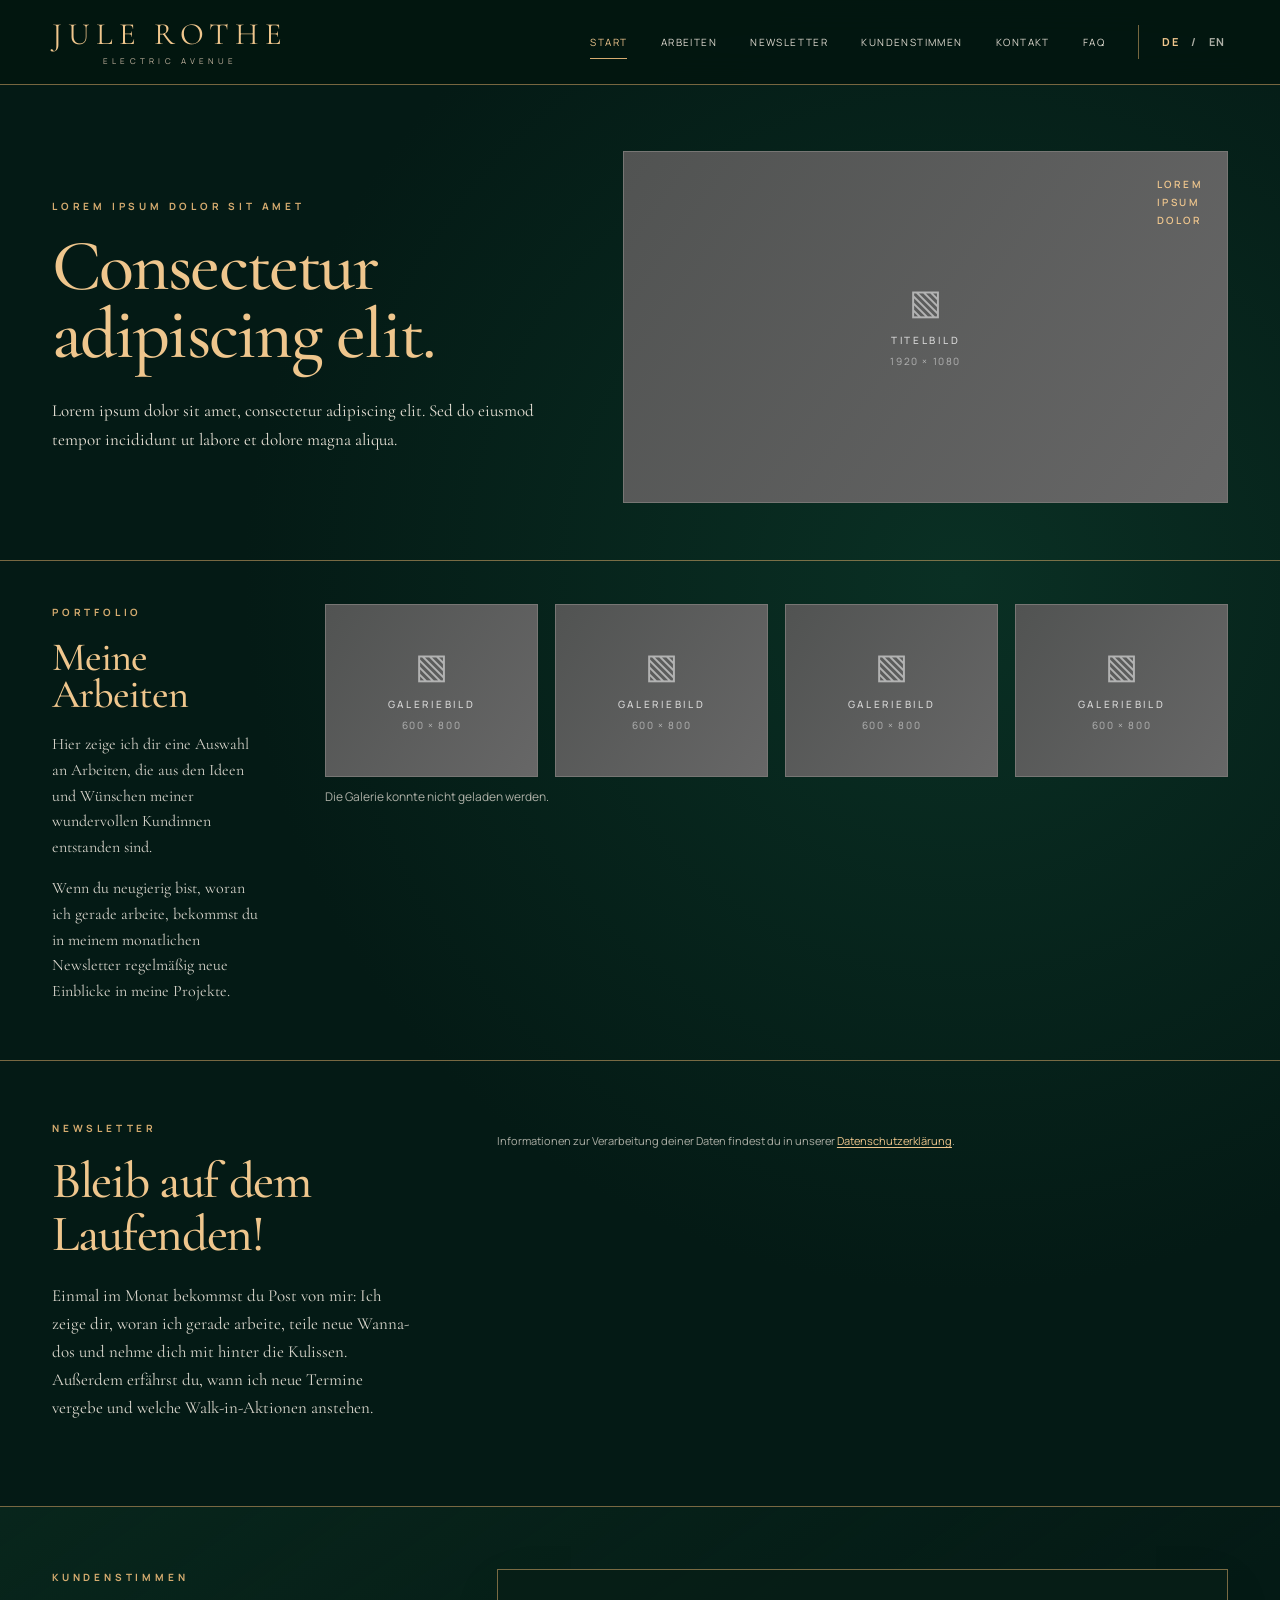
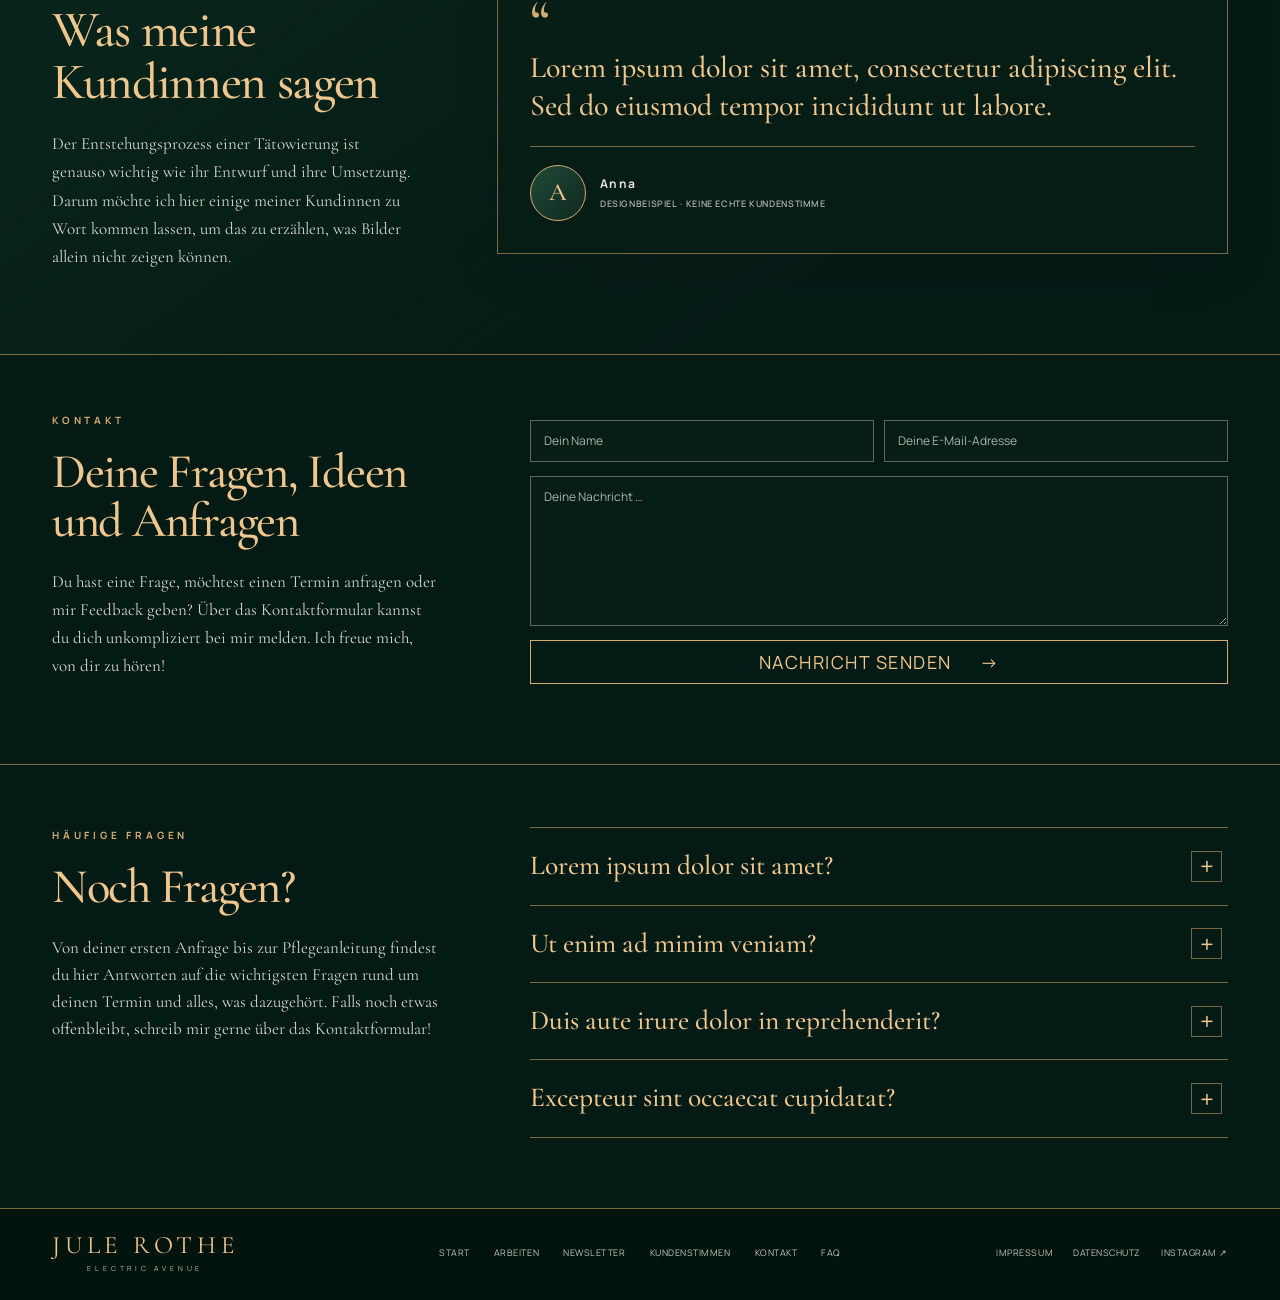
==== index.html @ b01a0bb3 "Add approved testimonial section copy (DE/EN)" ====
<!doctype html>
<html lang="de">
<head>
  <meta charset="utf-8">
  <meta name="viewport" content="width=device-width, initial-scale=1">
  <meta name="theme-color" content="#041b16">
  <meta name="description" data-i18n-content="page.description" content="Jule Rothe – Electric Avenue. Arbeiten, Newsletter und Kontakt.">
  <title>Jule Rothe — Electric Avenue</title>
  <link rel="icon" type="image/svg+xml" href="./favicon.svg">
  <link rel="preconnect" href="https://fonts.googleapis.com">
  <link rel="preconnect" href="https://fonts.gstatic.com" crossorigin>
  <link href="https://fonts.googleapis.com/css2?family=Cormorant+Garamond:wght@400;500;600&family=Manrope:wght@400;500;600;700&display=swap" rel="stylesheet">
  <link rel="stylesheet" href="./styles.css">
  <script src="./site-config.js" defer></script>
  <script type="module" src="./main.js"></script>
</head>
<body data-page-title="page.title">
  <a class="skip-link" href="#main" data-i18n="skip">Zum Inhalt springen</a>
  <header class="site-header" id="start">
    <div class="container header-content">
      <a class="brand" href="#start" data-i18n-aria-label="brand.home" aria-label="Jule Rothe – Startseite">
        <span class="brand-name">Jule Rothe</span><span class="brand-subtitle">ELECTRIC AVENUE</span>
      </a>
      <button class="menu-toggle" type="button" aria-controls="main-navigation" aria-expanded="false" data-i18n-aria-label="menu.open" aria-label="Menü öffnen">
        <span></span><span></span><span></span>
      </button>
      <nav class="site-nav" id="main-navigation" data-i18n-aria-label="navigation.label" aria-label="Hauptnavigation">
        <a class="nav-link is-active" href="#start" data-i18n="navigation.start">Start</a>
        <a class="nav-link" href="#arbeiten" data-i18n="navigation.works">Arbeiten</a>
        <a class="nav-link" href="#newsletter" data-i18n="navigation.newsletter">Newsletter</a>
        <a class="nav-link" href="#testimonials" data-i18n="navigation.testimonials">Kundenstimmen</a>
        <a class="nav-link" href="#kontakt" data-i18n="navigation.contact">Kontakt</a>
        <a class="nav-link" href="#faq" data-i18n="navigation.faq">FAQ</a>
        <div class="language-switch" role="group" data-i18n-aria-label="language.label" aria-label="Sprache wählen">
          <a href="?lang=de" data-lang-switch="de" lang="de" hreflang="de" data-i18n-aria-label="language.de" aria-label="Deutsch" aria-current="true">DE</a>
          <span aria-hidden="true">/</span>
          <a href="?lang=en" data-lang-switch="en" lang="en" hreflang="en" data-i18n-aria-label="language.en" aria-label="Englisch">EN</a>
        </div>
      </nav>
    </div>
  </header>

  <main id="main">
    <section class="hero section-line" aria-labelledby="hero-title">
      <div class="container hero-grid">
        <div class="hero-copy">
          <p class="eyebrow" data-i18n="hero.kicker">Lorem ipsum dolor sit amet</p>
          <h1 id="hero-title" class="localized-lines" data-i18n="hero.title">Consectetur
adipiscing elit.</h1>
          <p class="hero-description" data-i18n="hero.description">Lorem ipsum dolor sit amet, consectetur adipiscing elit. Sed do eiusmod tempor incididunt ut labore et dolore magna aliqua.</p>
        </div>
        <div class="hero-media media-placeholder" data-i18n-aria-label="hero.placeholder.aria" aria-label="Platzhalter für das Titelbild">
          <span class="placeholder-icon" aria-hidden="true">▧</span>
          <span class="placeholder-label" data-i18n="hero.placeholder.title">Titelbild</span>
          <span class="placeholder-size">1920 × 1080</span>
          <span class="hero-media-note">Lorem<br>ipsum<br>dolor</span>
        </div>
      </div>
    </section>

    <section class="works-section section-line" id="arbeiten" aria-labelledby="works-title">
      <div class="container works-layout">
        <div class="works-intro">
          <p class="eyebrow" data-i18n="works.kicker">Portfolio</p>
          <h2 id="works-title" class="localized-lines" data-i18n="works.title">Meine Arbeiten</h2>
          <p data-i18n="works.description">Hier zeige ich dir eine Auswahl an Arbeiten, die aus den Ideen und Wünschen meiner wundervollen Kundinnen entstanden sind.</p>
          <p data-i18n="works.newsletter">Wenn du neugierig bist, woran ich gerade arbeite, bekommst du in meinem monatlichen Newsletter regelmäßig neue Einblicke in meine Projekte.</p>
          <button class="text-link" type="button" id="view-all-works" hidden>
            <span data-i18n="works.more">Alle Arbeiten ansehen</span><span aria-hidden="true">→</span>
          </button>
        </div>
        <div>
          <div class="works-grid" id="works-grid" aria-live="polite">
            <div class="work-placeholder media-placeholder"><span class="placeholder-icon" aria-hidden="true">▧</span><span class="placeholder-label" data-i18n="works.placeholder">Galeriebild</span><span class="placeholder-size">600 × 800</span></div>
            <div class="work-placeholder media-placeholder"><span class="placeholder-icon" aria-hidden="true">▧</span><span class="placeholder-label" data-i18n="works.placeholder">Galeriebild</span><span class="placeholder-size">600 × 800</span></div>
            <div class="work-placeholder media-placeholder"><span class="placeholder-icon" aria-hidden="true">▧</span><span class="placeholder-label" data-i18n="works.placeholder">Galeriebild</span><span class="placeholder-size">600 × 800</span></div>
            <div class="work-placeholder media-placeholder"><span class="placeholder-icon" aria-hidden="true">▧</span><span class="placeholder-label" data-i18n="works.placeholder">Galeriebild</span><span class="placeholder-size">600 × 800</span></div>
          </div>
          <p class="works-message" id="works-message" role="status"></p>
        </div>
      </div>
    </section>

    <section class="newsletter-section section-line" id="newsletter" aria-labelledby="newsletter-title">
      <div class="container newsletter-layout">
        <div class="newsletter-intro">
          <p class="eyebrow" data-i18n="newsletter.kicker">Newsletter</p>
          <h2 id="newsletter-title" data-i18n="newsletter.title">Bleib auf dem Laufenden!</h2>
          <p data-i18n="newsletter.description">Einmal im Monat bekommst du Post von mir: Ich zeige dir, woran ich gerade arbeite, teile neue Wanna-dos und nehme dich mit hinter die Kulissen. Außerdem erfährst du, wann ich neue Termine vergebe und welche Walk-in-Aktionen anstehen.</p>
        </div>
        <div class="newsletter-form-wrap">
          <div class="newsletter-embed" data-i18n-aria-label="newsletter.aria" aria-label="Newsletter-Anmeldung über EmailOctopus">
            <script async src="https://eocampaign1.com/form/7ca9f130-cfae-11f1-86da-f5e17363f70f.js" data-form="7ca9f130-cfae-11f1-86da-f5e17363f70f"></script>
            <noscript><p>Bitte aktiviere JavaScript, um dich zum Newsletter anzumelden.</p></noscript>
          </div>
          <p class="newsletter-privacy-note"><span data-i18n="newsletter.privacy">Informationen zur Verarbeitung deiner Daten findest du in unserer</span> <a href="./datenschutz.html" data-localized-link data-i18n="newsletter.privacyLink">Datenschutzerklärung</a>.</p>
        </div>
      </div>
    </section>

    <section class="testimonials-section section-line" id="testimonials" aria-labelledby="testimonials-title" hidden>
      <div class="container testimonials-layout">
        <div class="testimonials-intro">
          <p class="eyebrow" data-i18n="testimonials.kicker">Kundenstimmen</p>
          <h2 id="testimonials-title" data-i18n="testimonials.title">Was meine Kundinnen sagen</h2>
          <p data-i18n="testimonials.description">Der Entstehungsprozess einer Tätowierung ist genauso wichtig wie ihr Entwurf und ihre Umsetzung. Darum möchte ich hier einige meiner Kundinnen zu Wort kommen lassen, um das zu erzählen, was Bilder allein nicht zeigen können.</p>
        </div>
        <div class="testimonials-content">
          <div id="testimonials-grid" class="testimonials-grid" aria-busy="true"></div>
        </div>
      </div>
    </section>

    <section class="contact-section section-line" id="kontakt" aria-labelledby="contact-title">
      <div class="container contact-layout">
        <div class="contact-intro">
          <p class="eyebrow" data-i18n="contact.kicker">Kontakt</p>
          <h2 id="contact-title" data-i18n="contact.title">Deine Fragen, Ideen und Anfragen</h2>
          <p data-i18n="contact.description">Du hast eine Frage, möchtest einen Termin anfragen oder mir Feedback geben? Über das Kontaktformular kannst du dich unkompliziert bei mir melden. Ich freue mich, von dir zu hören!</p>
        </div>
        <div class="contact-form-wrap">
          <form id="contact-form" class="contact-form">
            <div class="form-row">
              <div><label class="visually-hidden" for="contact-name" data-i18n="contact.name">Dein Name</label><input id="contact-name" name="name" type="text" autocomplete="name" data-i18n-placeholder="contact.name" placeholder="Dein Name" required></div>
              <div><label class="visually-hidden" for="contact-email" data-i18n="contact.email">Deine E-Mail-Adresse</label><input id="contact-email" name="email" type="email" autocomplete="email" data-i18n-placeholder="contact.email" placeholder="Deine E-Mail-Adresse" required></div>
            </div>
            <label class="visually-hidden" for="contact-message" data-i18n="contact.message">Deine Nachricht …</label>
            <textarea id="contact-message" name="message" data-i18n-placeholder="contact.message" placeholder="Deine Nachricht …" rows="4" required></textarea>
            <div class="visually-hidden" aria-hidden="true"><label for="contact-company" data-i18n="contact.honeypot">Dieses Feld leer lassen</label><input id="contact-company" name="_gotcha" type="text" tabindex="-1" autocomplete="off"></div>
            <button class="button button-outline" type="submit"><span data-i18n="contact.send">Nachricht senden</span><span aria-hidden="true">→</span></button>
            <p class="form-status" id="contact-status" role="status" aria-live="polite"></p>
          </form>
        </div>
      </div>
    </section>

    <section class="faq-section section-line" id="faq" aria-labelledby="faq-title">
      <div class="container faq-layout">
        <div class="faq-intro">
          <p class="eyebrow" data-i18n="faq.kicker">Häufige Fragen</p>
          <h2 id="faq-title" data-i18n="faq.title">Noch Fragen?</h2>
          <p data-i18n="faq.description">Von deiner ersten Anfrage bis zur Pflegeanleitung findest du hier Antworten auf die wichtigsten Fragen rund um deinen Termin und alles, was dazugehört. Falls noch etwas offenbleibt, schreib mir gerne über das Kontaktformular!</p>
        </div>
        <div class="faq-content">
          <div id="faq-list" class="faq-list" aria-busy="true"></div>
          <p id="faq-status" class="faq-status" role="status" aria-live="polite" data-i18n="faq.loading">Fragen werden geladen …</p>
        </div>
      </div>
    </section>
  </main>

  <footer class="site-footer">
    <div class="container footer-grid">
      <a class="brand" href="#start"><span class="brand-name">Jule Rothe</span><span class="brand-subtitle">ELECTRIC AVENUE</span></a>
      <nav class="footer-nav" data-i18n-aria-label="footer.aria" aria-label="Footernavigation">
        <a href="#start" data-i18n="navigation.start">Start</a>
        <a href="#arbeiten" data-i18n="navigation.works">Arbeiten</a>
        <a href="#newsletter" data-i18n="navigation.newsletter">Newsletter</a>
        <a href="#testimonials" data-i18n="navigation.testimonials">Kundenstimmen</a>
        <a href="#kontakt" data-i18n="navigation.contact">Kontakt</a>
        <a href="#faq" data-i18n="navigation.faq">FAQ</a>
      </nav>
      <div class="footer-end">
        <a href="./impressum.html" data-localized-link data-i18n="footer.imprint">Impressum</a>
        <a href="./datenschutz.html" data-localized-link data-i18n="footer.privacy">Datenschutz</a>
        <a href="https://www.instagram.com/julerothe/" target="_blank" rel="noopener noreferrer" data-i18n-aria-label="footer.instagram" aria-label="Instagram von Jule Rothe (neuer Tab)"><span data-i18n="footer.instagramVisible">Instagram</span> ↗</a>
      </div>
    </div>
  </footer>

  <dialog class="lightbox" id="work-lightbox" data-i18n-aria-label="lightbox.aria" aria-label="Tattoo-Arbeit ansehen">
    <button type="button" class="lightbox-close" id="lightbox-close" data-i18n-aria-label="lightbox.close" aria-label="Ansicht schließen">×</button>
    <img id="lightbox-image" alt="">
    <p id="lightbox-caption"></p>
  </dialog>
</body>
</html>
---- styles.css ----
:root{
  --bg:#041a15;--bg-2:#03140f;--bg-light:#08261d;--gold:#d6ac70;--gold-light:#efc68d;--text:#e8e2d7;--muted:#adafa6;--rule:rgba(211,166,102,.56);--field:#071e17;
  --container:1360px;--serif:"Cormorant Garamond",Georgia,serif;--sans:Manrope,Arial,sans-serif;
}
*{box-sizing:border-box}html{scroll-behavior:smooth;scroll-padding-top:86px}
body{margin:0;background:radial-gradient(ellipse 80% 35% at 75% 20%,#0a3024 0%,transparent 70%),var(--bg);color:var(--text);font-family:var(--sans);font-size:14px;line-height:1.7;-webkit-font-smoothing:antialiased}
a{color:inherit;text-decoration:none}button,input,textarea{font:inherit}button{cursor:pointer}
img{max-width:100%;display:block}p,h1,h2{margin-top:0}
h1,h2{font-family:var(--serif);font-weight:500;letter-spacing:-.026em;color:var(--gold-light);line-height:.94}
h1{font-size:clamp(4rem,5.65vw,6.9rem);margin-bottom:28px}
h2{font-size:clamp(2.4rem,3.15vw,4.5rem);margin-bottom:22px}
.container{width:min(calc(100% - 104px),var(--container));margin-inline:auto}
.section-line{border-bottom:1px solid var(--rule)}
.eyebrow{font-size:10px;line-height:1.6;letter-spacing:.38em;text-transform:uppercase;color:var(--gold);font-weight:700;margin-bottom:19px}
.site-header{height:85px;position:sticky;top:0;z-index:20;background:rgba(3,22,16,.96);border-bottom:1px solid var(--rule);backdrop-filter:blur(16px)}
.header-content{height:100%;display:flex;align-items:center;justify-content:space-between;gap:28px}
.brand{display:inline-flex;flex-direction:column;align-items:center;flex-shrink:0;line-height:1;text-transform:uppercase;color:var(--gold-light);white-space:nowrap}
.brand-name{font-family:var(--serif);font-size:31px;line-height:1;letter-spacing:.19em}
.brand-subtitle{font-size:8px;letter-spacing:.54em;margin-top:7px;color:#c3b5a0}
.site-nav{display:flex;align-items:center;gap:clamp(18px,2.6vw,45px)}
.nav-link,.footer-nav a,.footer-end a{font-size:10px;letter-spacing:.14em;text-transform:uppercase;white-space:nowrap}
.nav-link{position:relative;padding:14px 0;color:#ddd9cf;transition:color .2s ease}
.nav-link:hover,.nav-link:focus-visible,.nav-link.is-active{color:var(--gold-light)}
.nav-link.is-active:after{content:"";position:absolute;bottom:6px;left:0;width:100%;height:1px;background:var(--gold)}
.button{display:inline-flex;align-items:center;justify-content:center;gap:28px;min-height:44px;padding:12px 26px;white-space:nowrap;border:1px solid var(--gold);font:700 10px/1.35 var(--sans);letter-spacing:.15em;text-transform:uppercase;text-align:center;transition:background .2s,color .2s,transform .2s}
.button span{font-size:18px;font-weight:400;line-height:.6}
.button:hover{transform:translateY(-2px)}.button:active{transform:none}
.button-outline{color:var(--gold-light);background:transparent}
.button-outline:hover{color:#051812;background:var(--gold-light)}
.button-solid{color:#1e2119;background:var(--gold-light)}
.button-solid:hover{background:#f5d6a7}
.menu-toggle{display:none}
.hero{padding:66px 0 57px}
.hero-grid{display:grid;grid-template-columns:minmax(0,.95fr) minmax(0,1.15fr);gap:clamp(36px,5.6vw,85px);align-items:center}
.hero-copy{max-width:620px;padding:15px 0}
.hero-description{max-width:510px;font:400 17px/1.7 var(--serif);color:var(--text);margin:0}
.media-placeholder{position:relative;display:flex;flex-direction:column;align-items:center;justify-content:center;overflow:hidden;color:#d8d8d8;background:linear-gradient(125deg,#515352,#676767);border:1px solid #777674}
.hero-media{min-height:340px;aspect-ratio:1.72}
.placeholder-icon{font:300 35px/1 var(--sans);opacity:.7}
.placeholder-label{font:500 10px/1.5 var(--sans);text-transform:uppercase;letter-spacing:.27em;margin-top:14px}
.placeholder-size{font:400 10px/1.5 var(--sans);letter-spacing:.16em;opacity:.7;margin-top:6px}
.hero-media-note{position:absolute;top:23px;right:24px;font:600 10px/1.8 var(--sans);letter-spacing:.25em;text-transform:uppercase;color:var(--gold-light)}
.works-section{padding:43px 0 40px}
.works-layout{display:grid;grid-template-columns:215px minmax(0,1fr);gap:58px}
.works-intro h2{margin-bottom:18px}
.works-intro>p:not(.eyebrow){font:400 16px/1.6 var(--serif);color:#d5d2c9}
.text-link{display:inline-flex;align-items:center;gap:22px;border:0;border-bottom:1px solid var(--gold);padding:3px 0 6px;background:none;color:var(--gold-light);font:700 10px/1.45 var(--sans);text-transform:uppercase;letter-spacing:.2em}
.text-link:hover{color:#fff;border-color:#fff}
.text-link span{font-size:17px;letter-spacing:0}
.works-grid{display:grid;grid-template-columns:repeat(4,minmax(0,1fr));gap:17px}
.work-placeholder{width:100%;aspect-ratio:1.23}
.work-card{min-width:0}
.work-open{width:100%;padding:0;border:1px solid rgba(220,192,148,.3);background:#565958;display:block;overflow:hidden}
.work-open img{width:100%;aspect-ratio:1.23;object-fit:cover;transition:transform .35s}
.work-open:hover img{transform:scale(1.04)}
.work-title{display:block;margin-top:10px;font:600 10px/1.6 var(--sans);letter-spacing:.18em;color:var(--gold-light);text-transform:uppercase}
.work-category{display:block;font:400 11px/1.4 var(--sans);color:var(--muted);margin-top:3px}
.works-message{color:var(--muted);font-size:12px;margin:10px 0 0}
.newsletter-section{padding:59px 0 67px}
.newsletter-layout{display:grid;grid-template-columns:minmax(0,.72fr) minmax(0,1.45fr);gap:clamp(36px,6.4vw,100px);align-items:start}
.newsletter-intro{min-width:0}
.newsletter-intro h2{font-size:clamp(2.8rem,4vw,4.6rem);line-height:1.02;max-width:430px}
.newsletter-intro>p:not(.eyebrow){font:400 17px/1.65 var(--serif);color:#d9d6cc;max-width:420px}
.newsletter-form-wrap{min-width:0;width:100%;max-width:560px;justify-self:start}
.contact-form{display:flex;flex-direction:column;gap:10px}
input:not([type=checkbox]),textarea{width:100%;min-width:0;padding:12px 13px;border:1px solid #586b61;border-radius:0;background:var(--field);color:var(--text);font:400 12px/1.4 var(--sans);outline-offset:3px}
input::placeholder,textarea::placeholder{color:#adb3ac}
textarea{resize:vertical;min-height:85px}
.contact-form .form-row{display:grid;grid-template-columns:1fr 1fr;gap:10px}
.contact-form>.button{align-self:stretch}

/* EmailOctopus liefert sein Inline-Formular nach dem Laden des Embed-Skripts. */
.newsletter-embed{width:100%;min-width:0;max-width:100%;font-family:var(--sans);color:var(--text)}
.newsletter-embed [data-form].inline-container,
.newsletter-embed [data-form].form-container,
.newsletter-embed .inline-container,
.newsletter-embed .eo-form-wrapper,
.newsletter-embed .form-container{width:100%!important;max-width:100%!important;min-width:0!important;box-sizing:border-box!important;background:transparent!important;box-shadow:none!important;border:0!important;padding:0!important;margin:0!important}
.newsletter-embed .emailoctopus-form{
  --text-colour:var(--text);--label-colour:var(--text);--field-colour:var(--field);--eo-form-placeholder:var(--muted)
}
.newsletter-embed .main-form{display:flex!important;flex-direction:column!important;align-items:stretch!important;gap:10px!important}
.newsletter-embed label,
.newsletter-embed .text-block,
.newsletter-embed .checkbox-label{font-family:var(--sans)!important;color:var(--text)!important;font-size:12px!important;line-height:1.65!important}
.newsletter-embed input:not([type="submit"]):not([type="checkbox"]):not([type="hidden"]),
.newsletter-embed select{
  display:block;box-sizing:border-box!important;max-width:100%!important;width:100%!important;
  padding:12px 13px!important;border:1px solid #586b61!important;border-radius:0!important;
  background:var(--field)!important;color:var(--text)!important;font:400 12px/1.5 var(--sans)!important
}
.newsletter-embed input:not([type="submit"])::placeholder{color:var(--muted)!important}
.newsletter-embed input[type="checkbox"]{accent-color:var(--gold)}
.newsletter-embed button[type="submit"],
.newsletter-embed input[type="submit"]{
  box-sizing:border-box!important;display:block!important;width:100%!important;max-width:100%!important;
  min-height:44px!important;padding:12px 18px!important;border:1px solid var(--gold)!important;
  border-radius:0!important;background:var(--gold-light)!important;color:#1e2119!important;
  font:700 10px/1.4 var(--sans)!important;letter-spacing:.13em!important;text-transform:uppercase!important;cursor:pointer
}
.newsletter-embed button[type="submit"]:hover,
.newsletter-embed input[type="submit"]:hover{background:#f5d6a7!important}
.newsletter-embed a,.newsletter-privacy-note a{color:var(--gold-light);text-decoration:underline;text-underline-offset:2px}
.newsletter-privacy-note{margin:12px 0 0!important;font:400 11px/1.65 var(--sans)!important;color:var(--muted)!important}

.form-status{margin:0!important;min-height:1px;font:500 11px/1.5 var(--sans)!important;color:var(--gold-light)}
.form-status:empty{display:none}
button:disabled{opacity:.7;cursor:wait}
.site-footer{padding:24px 0 28px;background:var(--bg-2)}
.footer-grid{display:grid;grid-template-columns:1fr auto 1fr;align-items:center;gap:28px}
.site-footer .brand{justify-self:start}.site-footer .brand-name{font-size:25px}
.site-footer .brand-subtitle{font-size:7px}
.footer-nav,.footer-end{display:flex;align-items:center;gap:24px}
.footer-end{justify-content:flex-end;gap:20px}
.footer-nav a,.footer-end a{font-size:9px;color:#c2c3bb;letter-spacing:.06em}
.footer-nav a:hover,.footer-end a:hover{color:var(--gold-light)}
.lightbox{position:fixed;max-width:min(94vw,1050px);max-height:92vh;padding:40px 20px 14px;border:1px solid var(--gold);background:var(--bg-2);color:var(--gold-light)}
.lightbox::backdrop{background:rgba(0,0,0,.89)}
.lightbox img{max-height:73vh;width:auto;max-width:100%;margin:auto;object-fit:contain}
.lightbox p{margin:10px 0 0;text-align:center;font:400 19px var(--serif)}
.lightbox-close{position:absolute;right:8px;top:0;padding:0 12px;border:0;background:transparent;color:var(--gold-light);font-size:30px}
.skip-link,.visually-hidden:not(input){position:absolute;width:1px;height:1px;overflow:hidden;clip:rect(0,0,0,0);white-space:nowrap}
.skip-link:focus{clip:auto;z-index:99;top:0;left:0;width:auto;height:auto;padding:10px;background:var(--gold-light);color:#000}
:focus-visible{outline:2px solid var(--gold-light);outline-offset:4px}
.legal-main{min-height:65vh;padding:70px 0}
.legal-main h1{font-size:clamp(3rem,5vw,5rem)}.legal-main .legal-copy{max-width:680px;font-size:16px}
.legal-copy a{text-decoration:underline}
@media(max-width:1160px){
  .container{width:min(calc(100% - 72px),var(--container))}
  .site-nav{gap:18px}.nav-link{font-size:9px}.brand-name{font-size:27px}
  .hero-grid{gap:40px}.hero-media{min-height:290px}
  .works-layout{grid-template-columns:200px 1fr;gap:30px}
  .footer-grid{grid-template-columns:1fr auto}.footer-nav{display:none}
}
@media(max-width:850px){
  .container{width:min(calc(100% - 48px),var(--container))}
  .site-header{height:76px}.header-content{gap:12px}
  .menu-toggle{
    display:block;position:relative;order:3;flex:none;
    width:40px;height:40px;padding:0;border:1px solid var(--rule);
    border-radius:0;background:transparent;appearance:none;
  }
  .menu-toggle span{
    position:absolute;left:50%;top:50%;pointer-events:none;
    width:20px;height:1px;border:0 solid var(--gold-light);
    background:var(--gold-light);transform-origin:center;
    transform:translate(-50%,-50%);
    transition:
      transform .35s cubic-bezier(.22,1,.36,1),
      opacity .22s ease,
      width .35s cubic-bezier(.22,1,.36,1),
      height .35s cubic-bezier(.22,1,.36,1),
      border-width .35s cubic-bezier(.22,1,.36,1),
      background-color .25s ease;
  }
  .menu-toggle span:first-child{transform:translate(-50%,-50%) translateY(-6px)}
  .menu-toggle span:last-child{transform:translate(-50%,-50%) translateY(6px)}
  /* Drei Linien treffen sich; die mittlere Linie öffnet sich zur goldenen Raute. */
  .menu-toggle[aria-expanded="true"] span:first-child,
  .menu-toggle[aria-expanded="true"] span:last-child{
    opacity:0;transform:translate(-50%,-50%) scaleX(.2);
  }
  .menu-toggle[aria-expanded="true"] span:nth-child(2){
    width:16px;height:16px;border-width:1px;background:transparent;
    transform:translate(-50%,-50%) rotate(45deg);
  }
  .site-nav{display:none;position:absolute;top:76px;left:0;right:0;flex-direction:column;align-items:stretch;gap:0;background:#061e17;padding:16px 24px 24px;border-bottom:1px solid var(--rule)}
  .site-nav.is-open{display:flex}.nav-link{font-size:12px;padding:13px 6px}
  .nav-link.is-active:after{width:35px;bottom:8px}
  .hero{padding:55px 0 45px}
  .hero-grid{grid-template-columns:1fr;gap:35px}
  .hero-copy{max-width:690px}.hero-media{min-height:320px;aspect-ratio:1.9}
  .works-layout{grid-template-columns:1fr;gap:25px}
  .works-intro{max-width:560px}.works-intro h2 br{display:none}
  .works-grid{grid-template-columns:repeat(2,minmax(0,1fr))}
  .work-placeholder,.work-open img{aspect-ratio:1.5}
  .footer-grid{grid-template-columns:1fr;gap:24px}.footer-end{justify-content:flex-start;flex-wrap:wrap}
}
@media(max-width:520px){
  .container{width:calc(100% - 36px)}
  .site-header{height:70px}.brand-name{font-size:23px}.brand-subtitle{font-size:7px}
  .site-nav{top:70px}
  .hero{padding:44px 0 35px}.hero-copy{padding:0}
  h1{font-size:clamp(3.7rem,14vw,5.2rem)}
  h2{font-size:clamp(2.8rem,10vw,3.6rem)}
  .hero-description{font-size:16px}
  .hero-media{min-height:240px;aspect-ratio:1.3}
  .works-section{padding:35px 0}.works-grid{gap:10px}
  .work-placeholder,.work-open img{aspect-ratio:.8}
  .placeholder-icon{font-size:24px}.placeholder-label,.placeholder-size{font-size:8px}
  .contact-form .form-row{grid-template-columns:1fr}
  .site-footer{padding:26px 0}.footer-end{gap:16px}
}
@media(prefers-reduced-motion:reduce){html{scroll-behavior:auto}*,*::before,*::after{transition-duration:.01ms!important;animation-duration:.01ms!important}}

/* Standard-Attribut auch bei eigenen Button-Styles respektieren. */
[hidden]{display:none!important}

/* DE / EN switch is shared between the desktop navigation and mobile menu. */
.language-switch{display:flex;align-items:center;gap:9px;white-space:nowrap;padding-left:20px;border-left:1px solid var(--rule);font:700 11px/1.4 var(--sans);letter-spacing:.1em;color:var(--muted)}
.language-switch a{color:var(--muted);padding:9px 3px;text-decoration:none}
.language-switch a:hover,.language-switch a:focus-visible,.language-switch a[aria-current="true"]{color:var(--gold-light)}
.localized-lines{white-space:pre-line}
@media(max-width:850px){
  .language-switch{border-left:0;border-top:1px solid var(--rule);padding:16px 6px 0;margin-top:10px;gap:16px;justify-content:flex-start}
  .language-switch a{font-size:12px;padding:7px 0}
}

/* FAQ: native accessible accordion, responsive dark green and gold */
.faq-section{padding:62px 0 70px}
.faq-layout{display:grid;grid-template-columns:minmax(0,.75fr) minmax(0,1.35fr);gap:clamp(36px,7vw,110px)}
.faq-intro h2{font-size:clamp(2.7rem,3.8vw,4.75rem);max-width:440px;line-height:1.02}
.faq-intro>p:not(.eyebrow){font:400 17px/1.6 var(--serif);color:#d9d6cc;max-width:400px}
.faq-content{min-width:0}
.faq-list{border-top:1px solid var(--rule)}
.faq-item{border-bottom:1px solid var(--rule);min-width:0}
.faq-question{list-style:none;display:flex;justify-content:space-between;align-items:center;gap:22px;cursor:pointer;color:var(--gold-light);font:500 clamp(22px,2.15vw,32px)/1.18 var(--serif);padding:22px 6px 22px 0}
.faq-question::-webkit-details-marker{display:none}
.faq-question::marker{content:""}
.faq-question:hover{color:#fff}
.faq-question-title{min-width:0;overflow-wrap:anywhere}
.faq-expand-icon{flex:none;display:grid;place-items:center;width:31px;height:31px;border:1px solid var(--rule);font:400 24px/1 var(--sans);color:var(--gold-light);transition:transform .2s ease}
.faq-item[open] .faq-expand-icon{transform:rotate(45deg)}
.faq-answer{padding:0 47px 23px 0;color:var(--text);overflow-wrap:anywhere}
.faq-answer p{font:400 15px/1.75 var(--sans);margin:0 0 12px}
.faq-answer p:last-child{margin-bottom:0}
.faq-category{display:block;margin-bottom:9px;color:var(--gold);font:700 10px/1.5 var(--sans);letter-spacing:.17em;text-transform:uppercase}
.faq-status{margin:16px 0;color:var(--muted);font:400 13px/1.6 var(--sans)}
.faq-status:empty{display:none}
@media(max-width:850px){.faq-section{padding:46px 0 55px}.faq-layout{grid-template-columns:1fr;gap:24px}.faq-intro h2{max-width:100%}}
@media(max-width:520px){.faq-section{padding:36px 0 43px}.faq-question{font-size:24px;padding:18px 2px 18px 0;gap:16px}.faq-answer{padding-right:7px}.faq-expand-icon{width:29px;height:29px}}
@media(prefers-reduced-motion:reduce){.faq-expand-icon{transition:none}}

/* Respect reduced-motion preferences when opening or closing the mobile menu. */
@media(prefers-reduced-motion:reduce){.menu-toggle span{transition:none!important}}

/* Testimonials immediately before the contact form. */
.testimonials-section{padding:62px 0 66px;background:linear-gradient(145deg,rgba(12,49,34,.5),transparent 70%)}
.testimonials-layout{display:grid;grid-template-columns:minmax(0,.72fr) minmax(0,1.45fr);gap:clamp(36px,6.4vw,100px);align-items:start}
.testimonials-intro h2{font-size:clamp(2.8rem,4vw,4.6rem);line-height:1.02;max-width:410px}
.testimonials-intro>p:not(.eyebrow){font:400 17px/1.65 var(--serif);color:#d9d6cc;max-width:430px}
.testimonials-content{min-width:0}
.testimonials-grid{display:grid;grid-template-columns:repeat(auto-fit,minmax(min(100%,310px),1fr));gap:17px}
.testimonial-card{min-width:0;padding:32px;display:flex;flex-direction:column;gap:20px;background:rgba(7,30,23,.82);border:1px solid var(--rule);box-shadow:0 18px 48px rgba(0,0,0,.08)}
.testimonial-card-quote-mark{color:var(--gold);font:500 58px/.65 var(--serif);height:27px}
.testimonial-quote{margin:0;flex:1;font:500 clamp(23px,2.35vw,30px)/1.28 var(--serif);color:var(--gold-light);overflow-wrap:anywhere}
.testimonial-card-footer{display:flex;align-items:center;gap:14px;padding-top:18px;border-top:1px solid var(--rule)}
.testimonial-avatar{width:56px;height:56px;flex:none;display:grid;place-items:center;overflow:hidden;border:1px solid var(--gold);border-radius:50%;background:linear-gradient(130deg,#1f4a37,#10281f);color:var(--gold-light);font:500 25px/1 var(--serif)}
.testimonial-avatar img{width:100%;height:100%;object-fit:cover;display:block}
.testimonial-card-name{margin:0;color:var(--text);font:700 12px/1.5 var(--sans);letter-spacing:.12em}
.testimonial-demo-note{font:600 9px/1.55 var(--sans);letter-spacing:.07em;color:var(--muted);text-transform:uppercase;margin-top:4px}
.contact-section{padding:57px 0 67px}
.contact-layout{display:grid;grid-template-columns:minmax(0,.75fr) minmax(0,1.35fr);gap:clamp(36px,7vw,110px);align-items:start}
.contact-intro h2{font-size:clamp(2.8rem,3.8vw,4.75rem);max-width:440px;line-height:1.02}
.contact-intro>p:not(.eyebrow){font:400 17px/1.65 var(--serif);color:#d9d6cc;max-width:420px}
.contact-form-wrap{min-width:0;padding-top:8px}
.contact-form-wrap .contact-form{gap:14px}
.contact-form-wrap .contact-form textarea{min-height:150px}
@media(max-width:850px){
  .testimonials-section{padding:43px 0 50px}
  .testimonials-layout,.contact-layout{grid-template-columns:1fr;gap:23px}
  .testimonials-intro h2,.contact-intro h2{max-width:690px}
  .contact-section{padding:43px 0 54px}
}
@media(max-width:520px){
  .testimonials-section{padding:35px 0 42px}
  .testimonial-card{padding:24px}
  .testimonial-quote{font-size:26px}
  .contact-section{padding:35px 0 43px}
}

/* Single-column newsletter layout at tablet and phone widths. */
@media(max-width:850px){
  .newsletter-section{padding:43px 0 51px}
  .newsletter-layout{grid-template-columns:1fr;gap:22px}
  .newsletter-intro h2{max-width:690px}
  .newsletter-form-wrap{max-width:610px}
}
@media(max-width:520px){.newsletter-section{padding:35px 0 43px}}
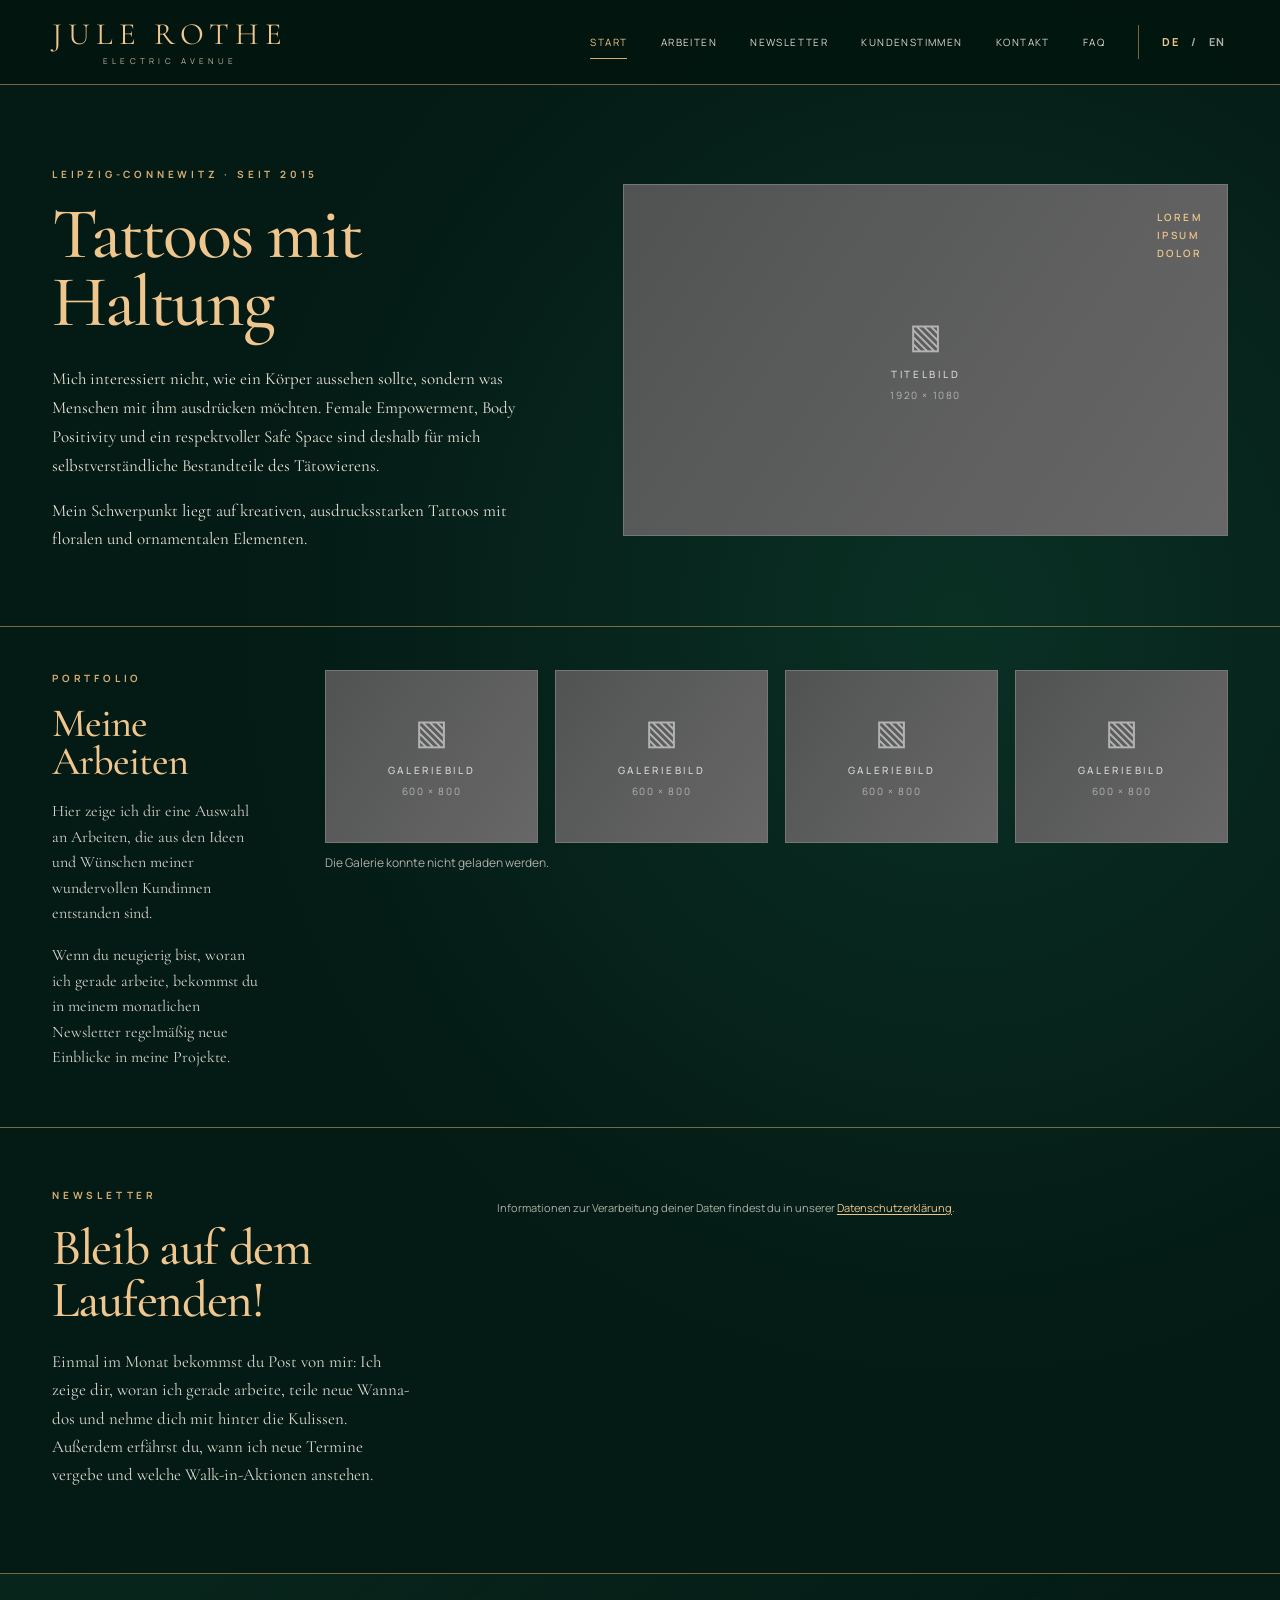
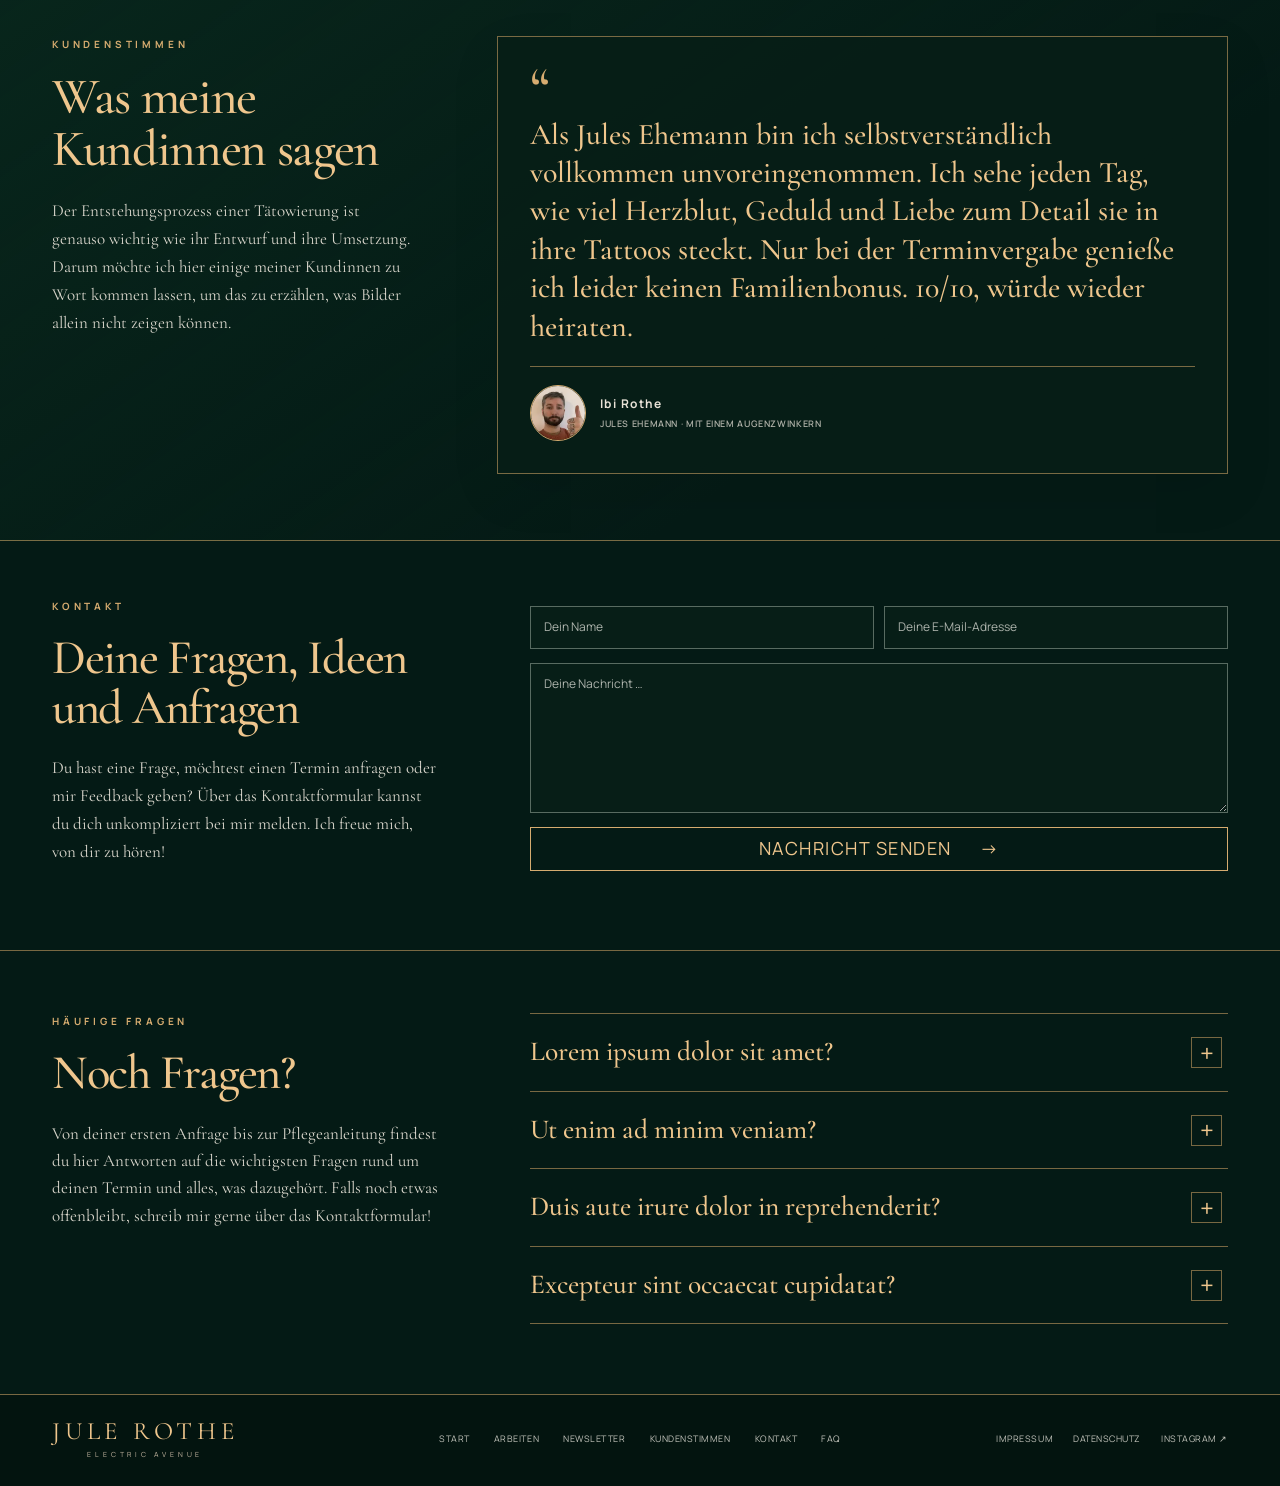
==== commit f4eeb622: "Replace hero placeholders with approved DE and EN introduction" ====
--- a/index.html
+++ b/index.html
@@ -44,10 +44,10 @@
     <section class="hero section-line" aria-labelledby="hero-title">
       <div class="container hero-grid">
         <div class="hero-copy">
-          <p class="eyebrow" data-i18n="hero.kicker">Lorem ipsum dolor sit amet</p>
-          <h1 id="hero-title" class="localized-lines" data-i18n="hero.title">Consectetur
-adipiscing elit.</h1>
-          <p class="hero-description" data-i18n="hero.description">Lorem ipsum dolor sit amet, consectetur adipiscing elit. Sed do eiusmod tempor incididunt ut labore et dolore magna aliqua.</p>
+          <p class="eyebrow" data-i18n="hero.kicker">Leipzig-Connewitz · seit 2015</p>
+          <h1 id="hero-title" class="localized-lines" data-i18n="hero.title">Tattoos mit Haltung</h1>
+          <p class="hero-description" data-i18n="hero.description">Mich interessiert nicht, wie ein Körper aussehen sollte, sondern was Menschen mit ihm ausdrücken möchten. Female Empowerment, Body Positivity und ein respektvoller Safe Space sind deshalb für mich selbstverständliche Bestandteile des Tätowierens.</p>
+          <p class="hero-description" data-i18n="hero.description2">Mein Schwerpunkt liegt auf kreativen, ausdrucksstarken Tattoos mit floralen und ornamentalen Elementen.</p>
         </div>
         <div class="hero-media media-placeholder" data-i18n-aria-label="hero.placeholder.aria" aria-label="Platzhalter für das Titelbild">
           <span class="placeholder-icon" aria-hidden="true">▧</span>
--- a/styles.css
+++ b/styles.css
@@ -34,6 +34,7 @@
 .hero-grid{display:grid;grid-template-columns:minmax(0,.95fr) minmax(0,1.15fr);gap:clamp(36px,5.6vw,85px);align-items:center}
 .hero-copy{max-width:620px;padding:15px 0}
 .hero-description{max-width:510px;font:400 17px/1.7 var(--serif);color:var(--text);margin:0}
+.hero-description+.hero-description{margin-top:16px}
 .media-placeholder{position:relative;display:flex;flex-direction:column;align-items:center;justify-content:center;overflow:hidden;color:#d8d8d8;background:linear-gradient(125deg,#515352,#676767);border:1px solid #777674}
 .hero-media{min-height:340px;aspect-ratio:1.72}
 .placeholder-icon{font:300 35px/1 var(--sans);opacity:.7}
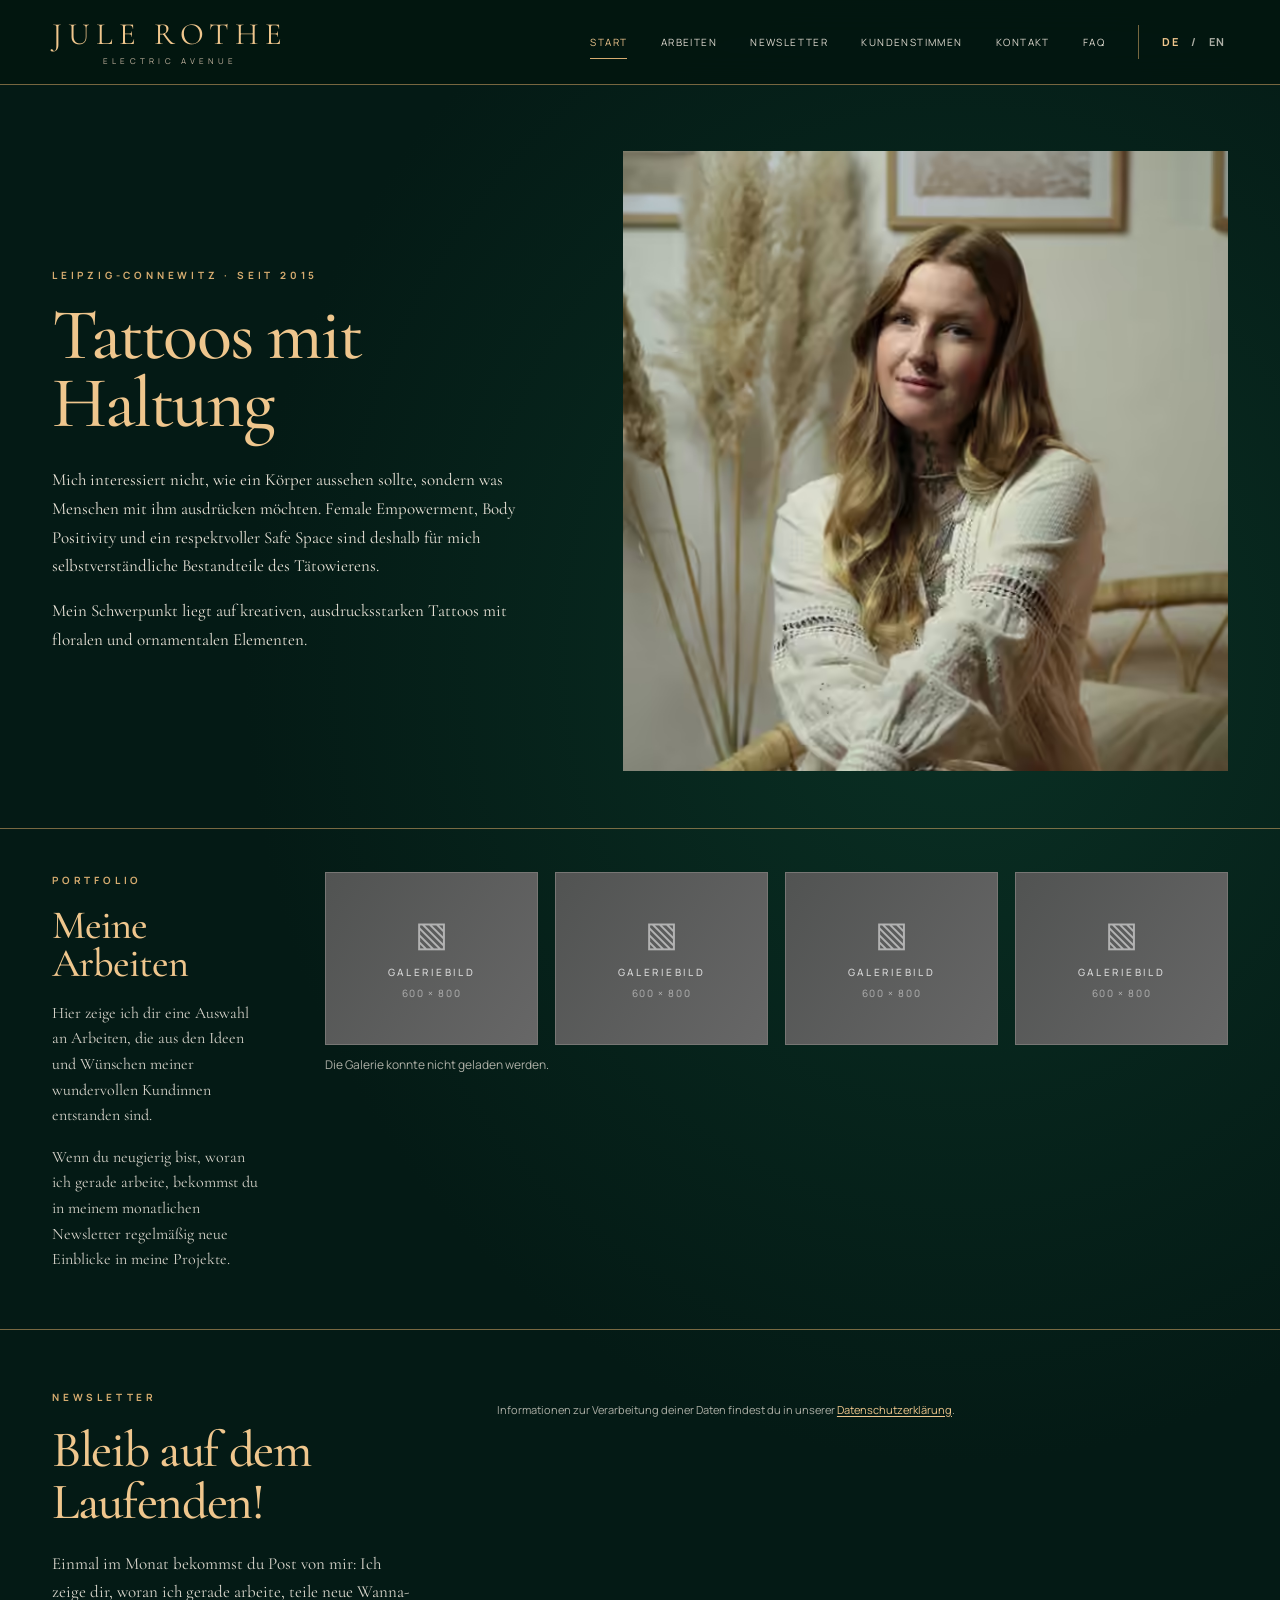
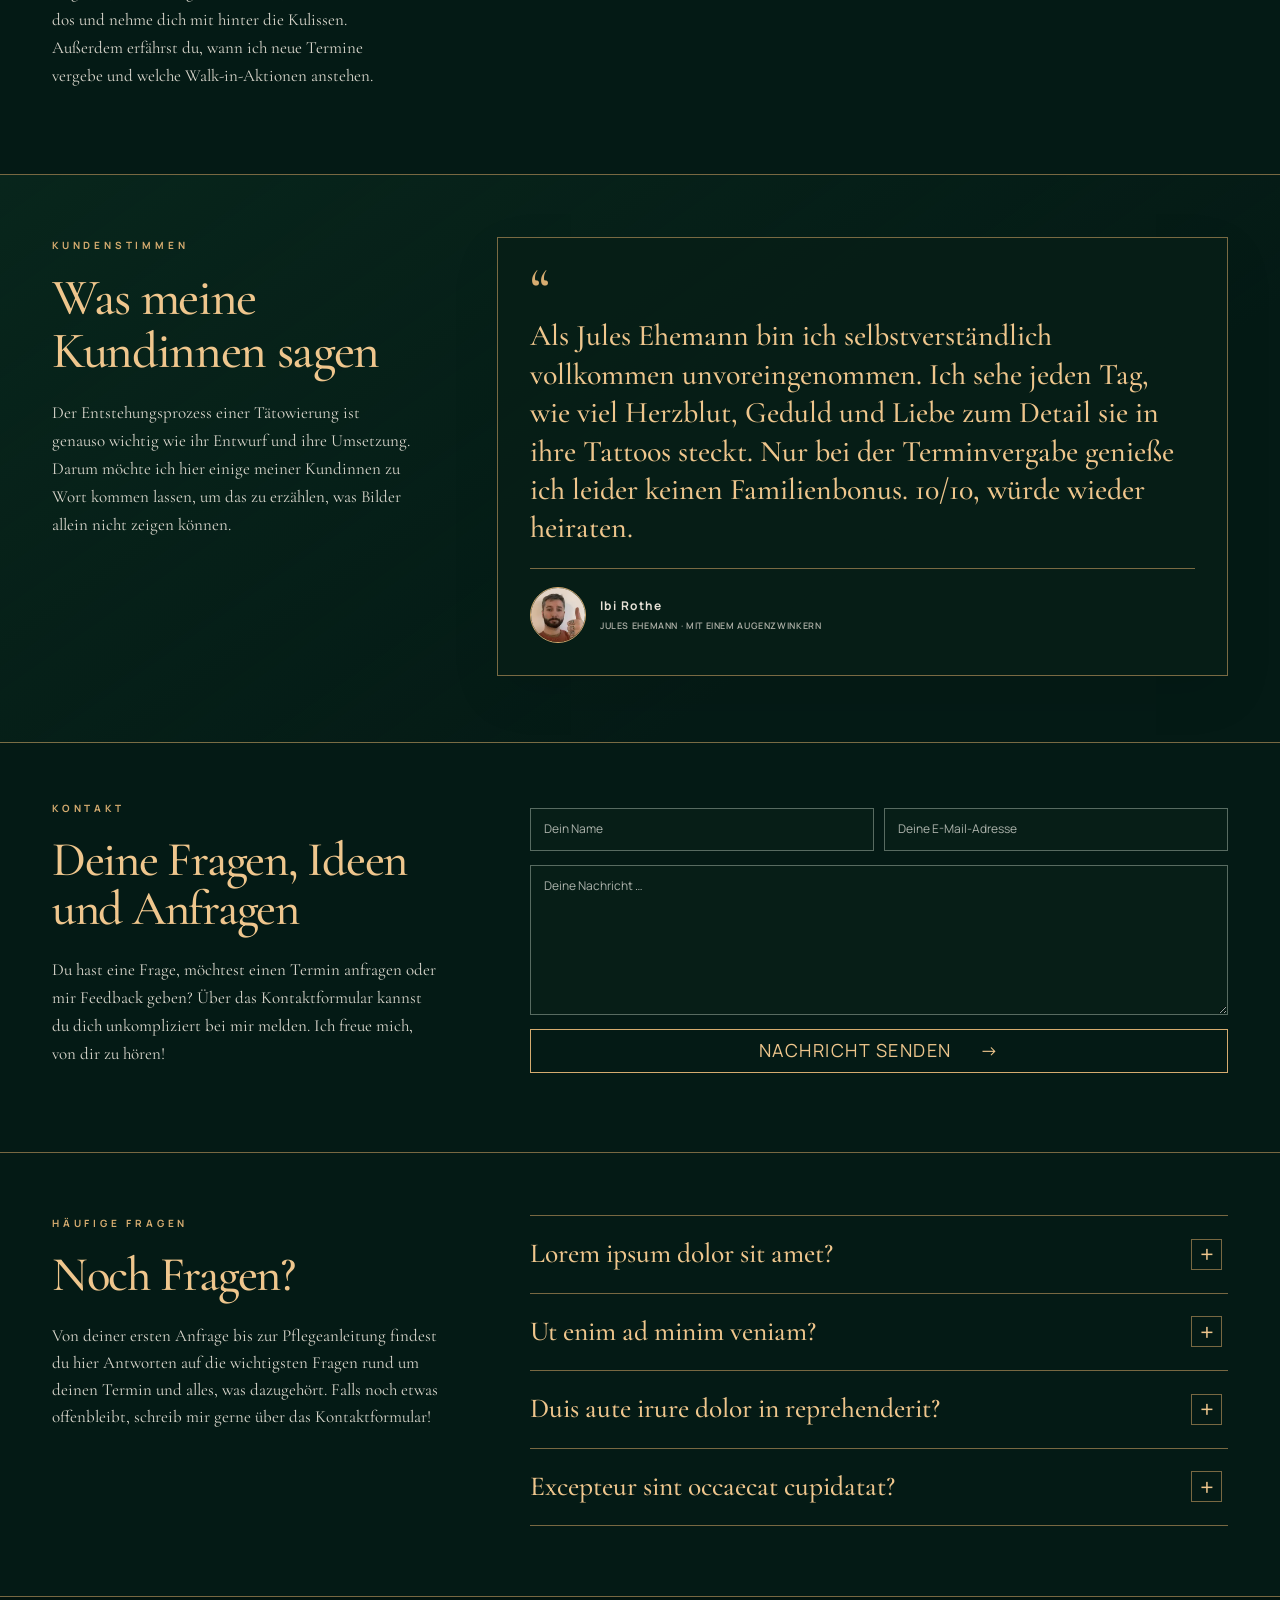
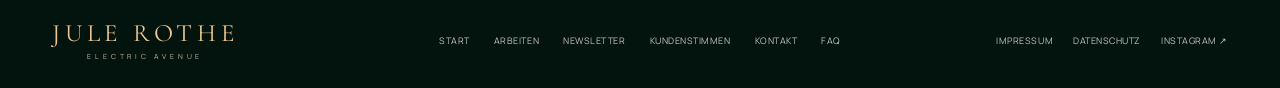
==== commit 84d05d8e: "Replace hero placeholder with Jule portrait" ====
--- a/index.html
+++ b/index.html
@@ -49,11 +49,8 @@
           <p class="hero-description" data-i18n="hero.description">Mich interessiert nicht, wie ein Körper aussehen sollte, sondern was Menschen mit ihm ausdrücken möchten. Female Empowerment, Body Positivity und ein respektvoller Safe Space sind deshalb für mich selbstverständliche Bestandteile des Tätowierens.</p>
           <p class="hero-description" data-i18n="hero.description2">Mein Schwerpunkt liegt auf kreativen, ausdrucksstarken Tattoos mit floralen und ornamentalen Elementen.</p>
         </div>
-        <div class="hero-media media-placeholder" data-i18n-aria-label="hero.placeholder.aria" aria-label="Platzhalter für das Titelbild">
-          <span class="placeholder-icon" aria-hidden="true">▧</span>
-          <span class="placeholder-label" data-i18n="hero.placeholder.title">Titelbild</span>
-          <span class="placeholder-size">1920 × 1080</span>
-          <span class="hero-media-note">Lorem<br>ipsum<br>dolor</span>
+        <div class="hero-media">
+          <img src="./assets/hero/jule-rothe.avif" alt="Jule Rothe" width="640" height="960" decoding="async" fetchpriority="high">
         </div>
       </div>
     </section>
--- a/styles.css
+++ b/styles.css
@@ -36,7 +36,8 @@
 .hero-description{max-width:510px;font:400 17px/1.7 var(--serif);color:var(--text);margin:0}
 .hero-description+.hero-description{margin-top:16px}
 .media-placeholder{position:relative;display:flex;flex-direction:column;align-items:center;justify-content:center;overflow:hidden;color:#d8d8d8;background:linear-gradient(125deg,#515352,#676767);border:1px solid #777674}
-.hero-media{min-height:340px;aspect-ratio:1.72}
+.hero-media{width:100%;min-height:0;max-height:620px;aspect-ratio:3/4;overflow:hidden}
+.hero-media img{display:block;width:100%;height:100%;object-fit:cover;object-position:center 25%}
 .placeholder-icon{font:300 35px/1 var(--sans);opacity:.7}
 .placeholder-label{font:500 10px/1.5 var(--sans);text-transform:uppercase;letter-spacing:.27em;margin-top:14px}
 .placeholder-size{font:400 10px/1.5 var(--sans);letter-spacing:.16em;opacity:.7;margin-top:6px}
@@ -170,7 +171,7 @@
   .nav-link.is-active:after{width:35px;bottom:8px}
   .hero{padding:55px 0 45px}
   .hero-grid{grid-template-columns:1fr;gap:35px}
-  .hero-copy{max-width:690px}.hero-media{min-height:320px;aspect-ratio:1.9}
+  .hero-copy{max-width:690px}.hero-media{min-height:0;max-height:580px;aspect-ratio:3/4}
   .works-layout{grid-template-columns:1fr;gap:25px}
   .works-intro{max-width:560px}.works-intro h2 br{display:none}
   .works-grid{grid-template-columns:repeat(2,minmax(0,1fr))}
@@ -185,7 +186,7 @@
   h1{font-size:clamp(3.7rem,14vw,5.2rem)}
   h2{font-size:clamp(2.8rem,10vw,3.6rem)}
   .hero-description{font-size:16px}
-  .hero-media{min-height:240px;aspect-ratio:1.3}
+  .hero-media{min-height:0;max-height:none;aspect-ratio:3/4}
   .works-section{padding:35px 0}.works-grid{gap:10px}
   .work-placeholder,.work-open img{aspect-ratio:.8}
   .placeholder-icon{font-size:24px}.placeholder-label,.placeholder-size{font-size:8px}
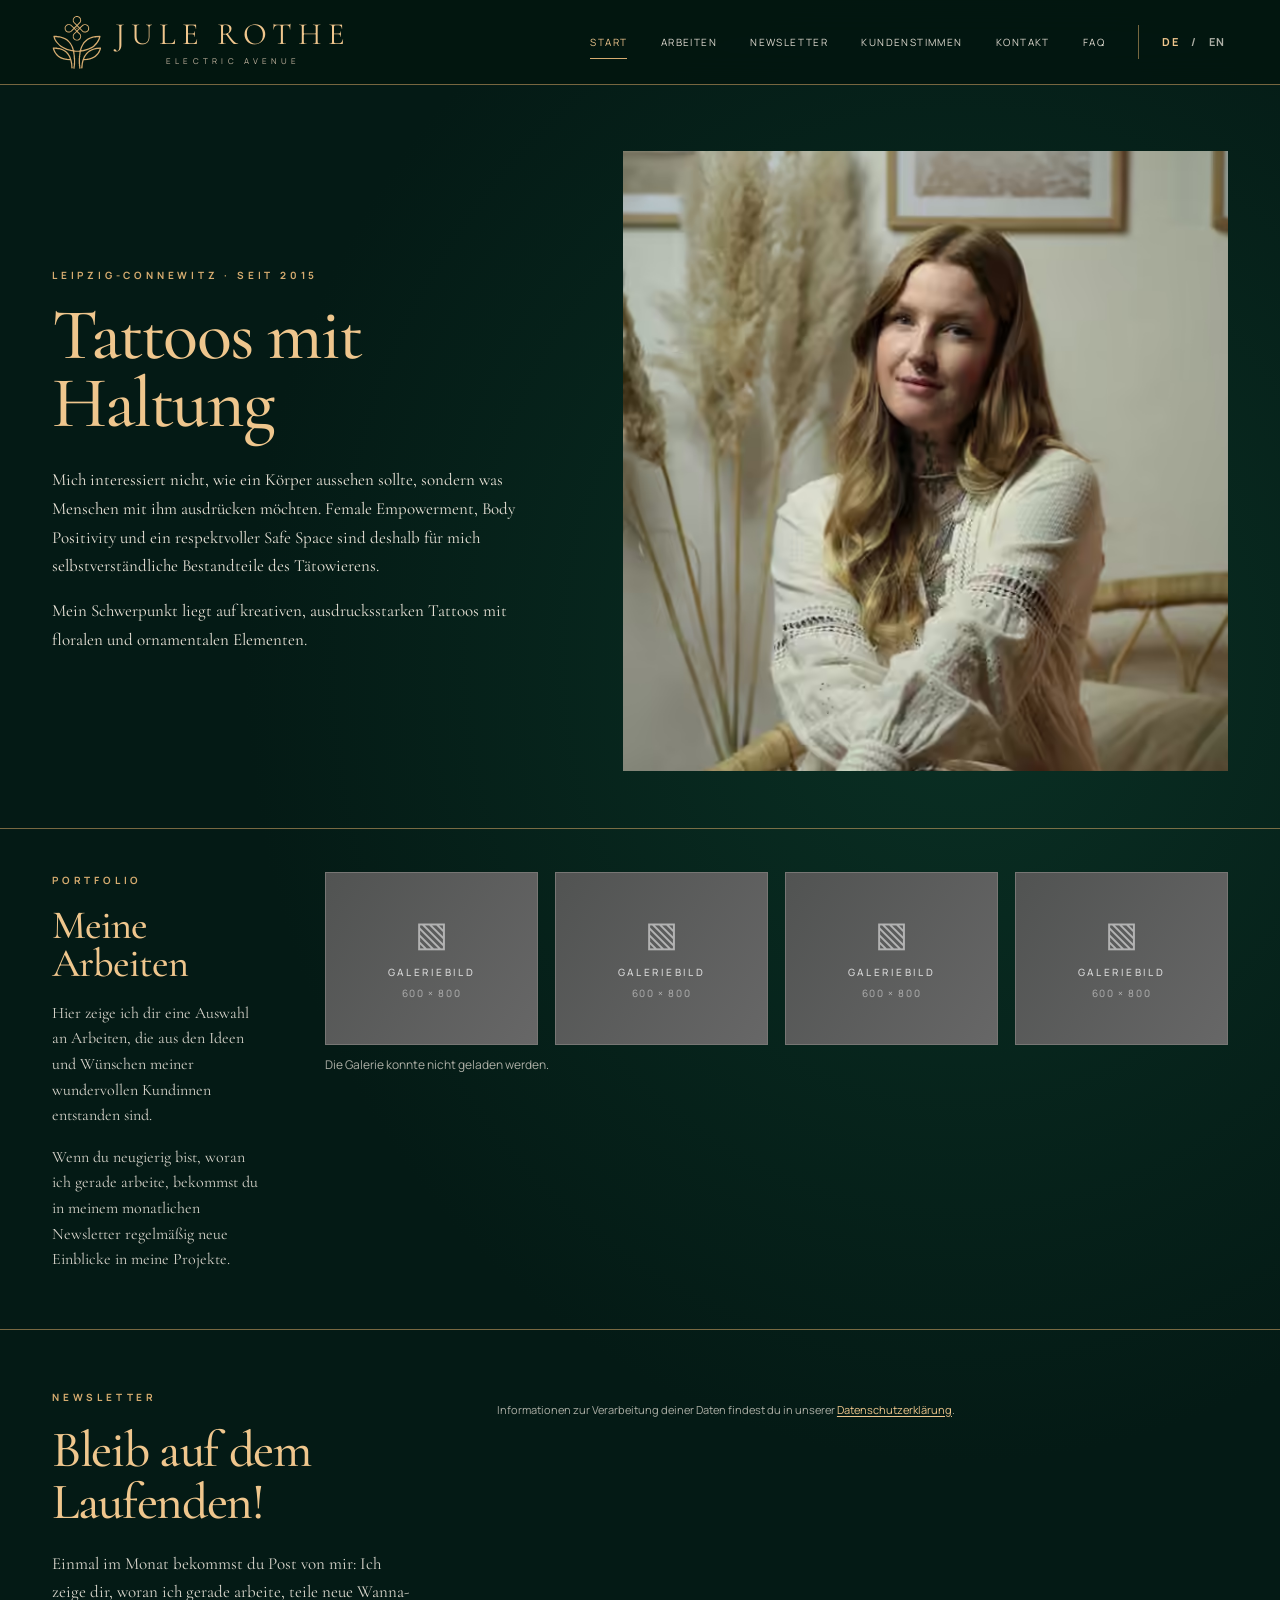
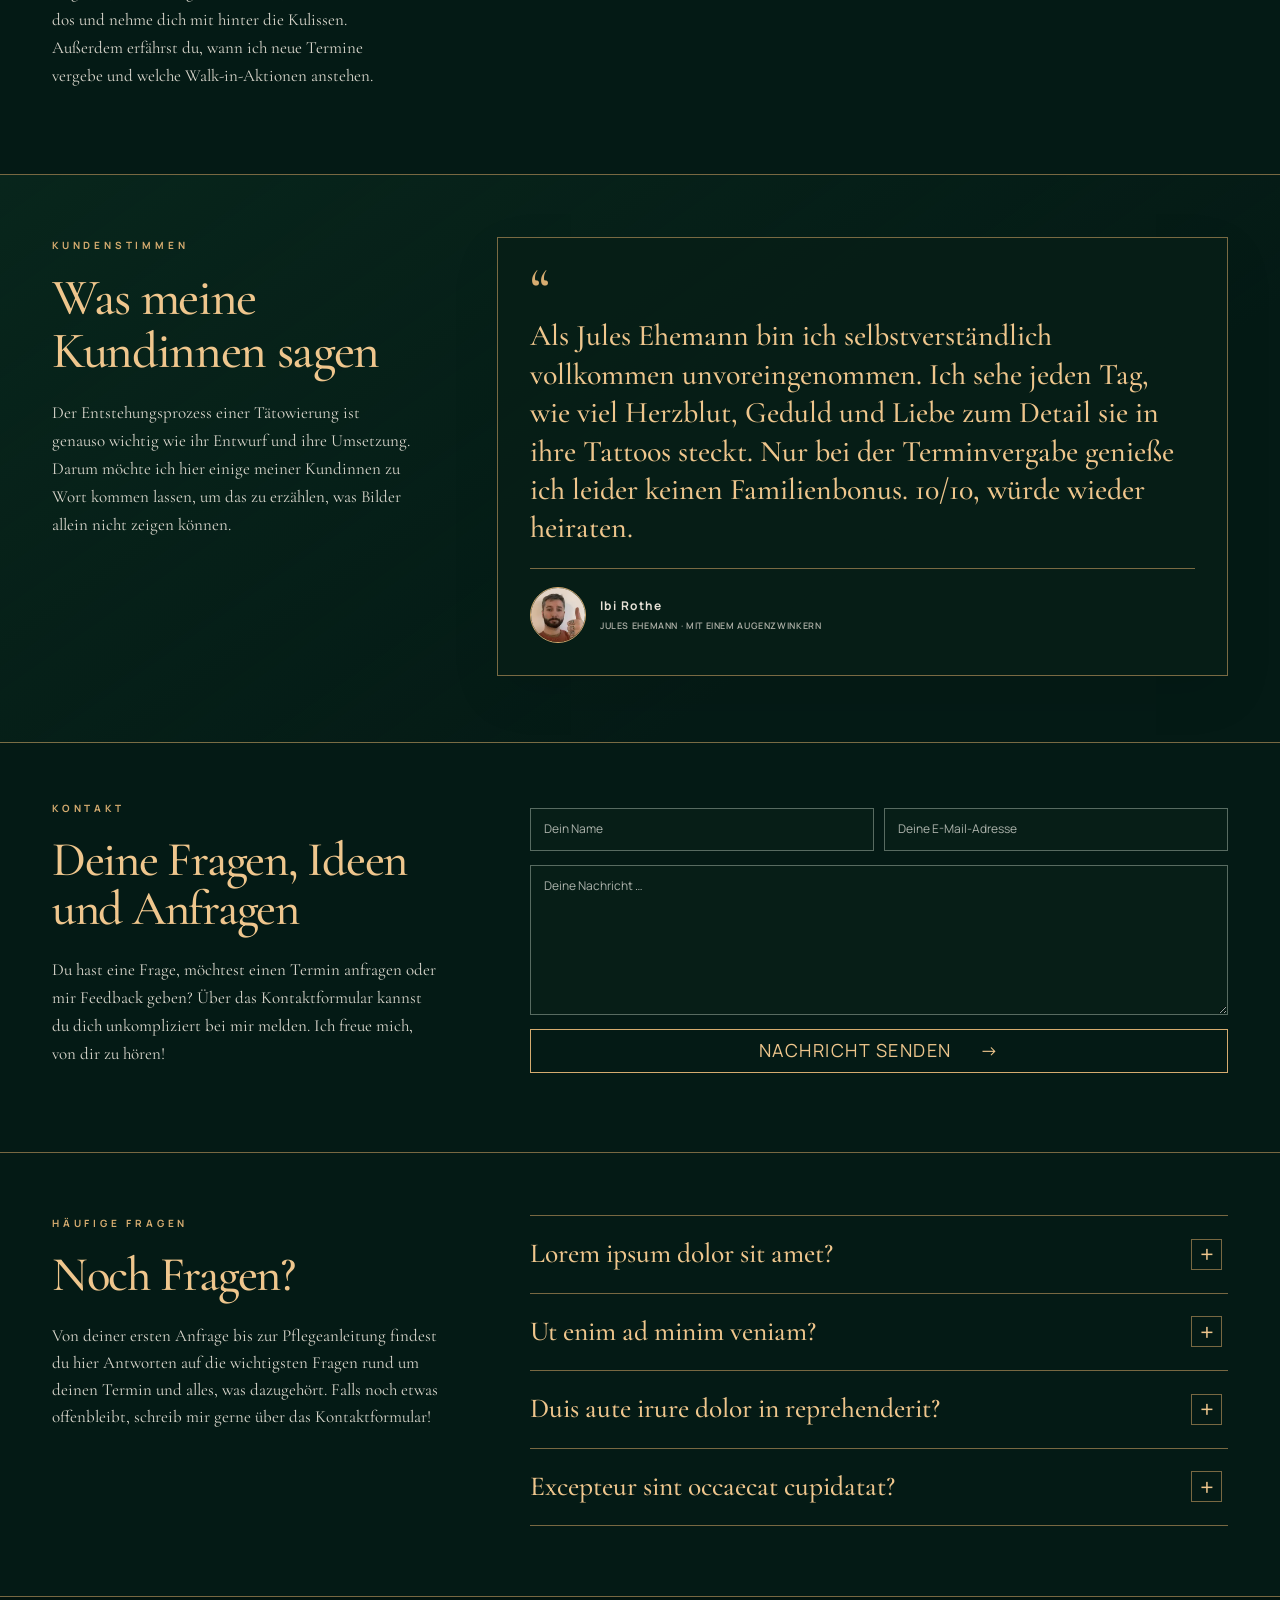
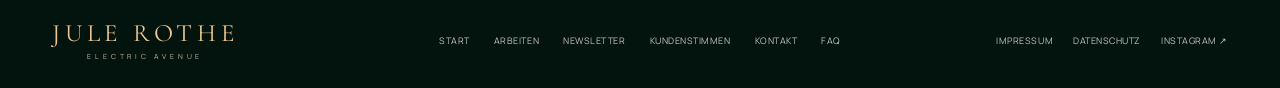
==== commit 8b2a409f: "Add Jule's floral logo in navbar using theme gold" ====
--- a/index.html
+++ b/index.html
@@ -18,8 +18,9 @@
   <a class="skip-link" href="#main" data-i18n="skip">Zum Inhalt springen</a>
   <header class="site-header" id="start">
     <div class="container header-content">
-      <a class="brand" href="#start" data-i18n-aria-label="brand.home" aria-label="Jule Rothe – Startseite">
-        <span class="brand-name">Jule Rothe</span><span class="brand-subtitle">ELECTRIC AVENUE</span>
+      <a class="brand brand-header" href="#start" data-i18n-aria-label="brand.home" aria-label="Jule Rothe – Startseite">
+        <span class="brand-mark" aria-hidden="true"></span>
+        <span class="brand-wordmark"><span class="brand-name">Jule Rothe</span><span class="brand-subtitle">ELECTRIC AVENUE</span></span>
       </a>
       <button class="menu-toggle" type="button" aria-controls="main-navigation" aria-expanded="false" data-i18n-aria-label="menu.open" aria-label="Menü öffnen">
         <span></span><span></span><span></span>
--- a/styles.css
+++ b/styles.css
@@ -17,6 +17,9 @@
 .brand{display:inline-flex;flex-direction:column;align-items:center;flex-shrink:0;line-height:1;text-transform:uppercase;color:var(--gold-light);white-space:nowrap}
 .brand-name{font-family:var(--serif);font-size:31px;line-height:1;letter-spacing:.19em}
 .brand-subtitle{font-size:8px;letter-spacing:.54em;margin-top:7px;color:#c3b5a0}
+.brand-header{flex-direction:row;align-items:center;gap:13px}
+.brand-wordmark{display:flex;flex-direction:column;align-items:center}
+.brand-mark{display:block;flex:none;width:50px;height:55px;background:var(--gold);-webkit-mask:url("./assets/brand/jule-mark.svg") center/contain no-repeat;mask:url("./assets/brand/jule-mark.svg") center/contain no-repeat}
 .site-nav{display:flex;align-items:center;gap:clamp(18px,2.6vw,45px)}
 .nav-link,.footer-nav a,.footer-end a{font-size:10px;letter-spacing:.14em;text-transform:uppercase;white-space:nowrap}
 .nav-link{position:relative;padding:14px 0;color:#ddd9cf;transition:color .2s ease}
@@ -130,6 +133,7 @@
 @media(max-width:1160px){
   .container{width:min(calc(100% - 72px),var(--container))}
   .site-nav{gap:18px}.nav-link{font-size:9px}.brand-name{font-size:27px}
+  .brand-header{gap:10px}.brand-mark{width:42px;height:47px}
   .hero-grid{gap:40px}.hero-media{min-height:290px}
   .works-layout{grid-template-columns:200px 1fr;gap:30px}
   .footer-grid{grid-template-columns:1fr auto}.footer-nav{display:none}
@@ -181,6 +185,7 @@
 @media(max-width:520px){
   .container{width:calc(100% - 36px)}
   .site-header{height:70px}.brand-name{font-size:23px}.brand-subtitle{font-size:7px}
+  .brand-header{gap:9px}.brand-mark{width:35px;height:40px}
   .site-nav{top:70px}
   .hero{padding:44px 0 35px}.hero-copy{padding:0}
   h1{font-size:clamp(3.7rem,14vw,5.2rem)}
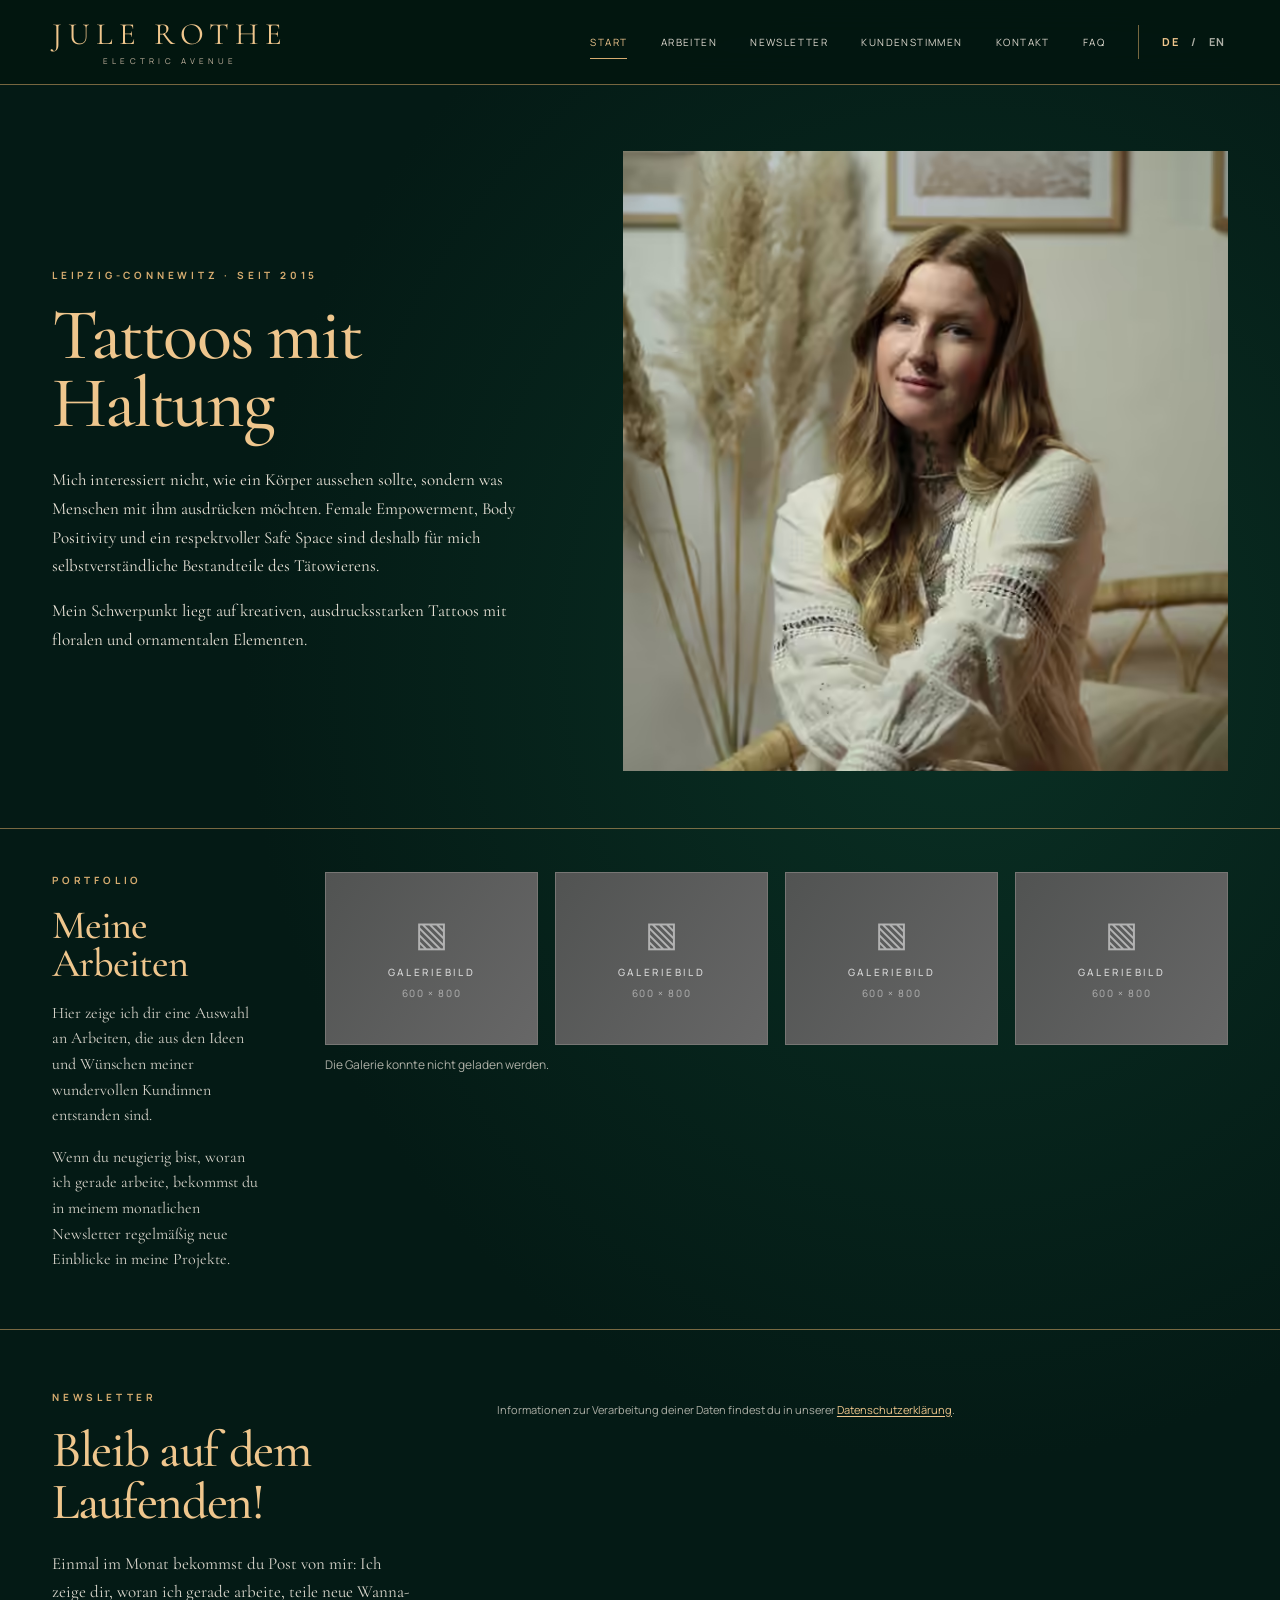
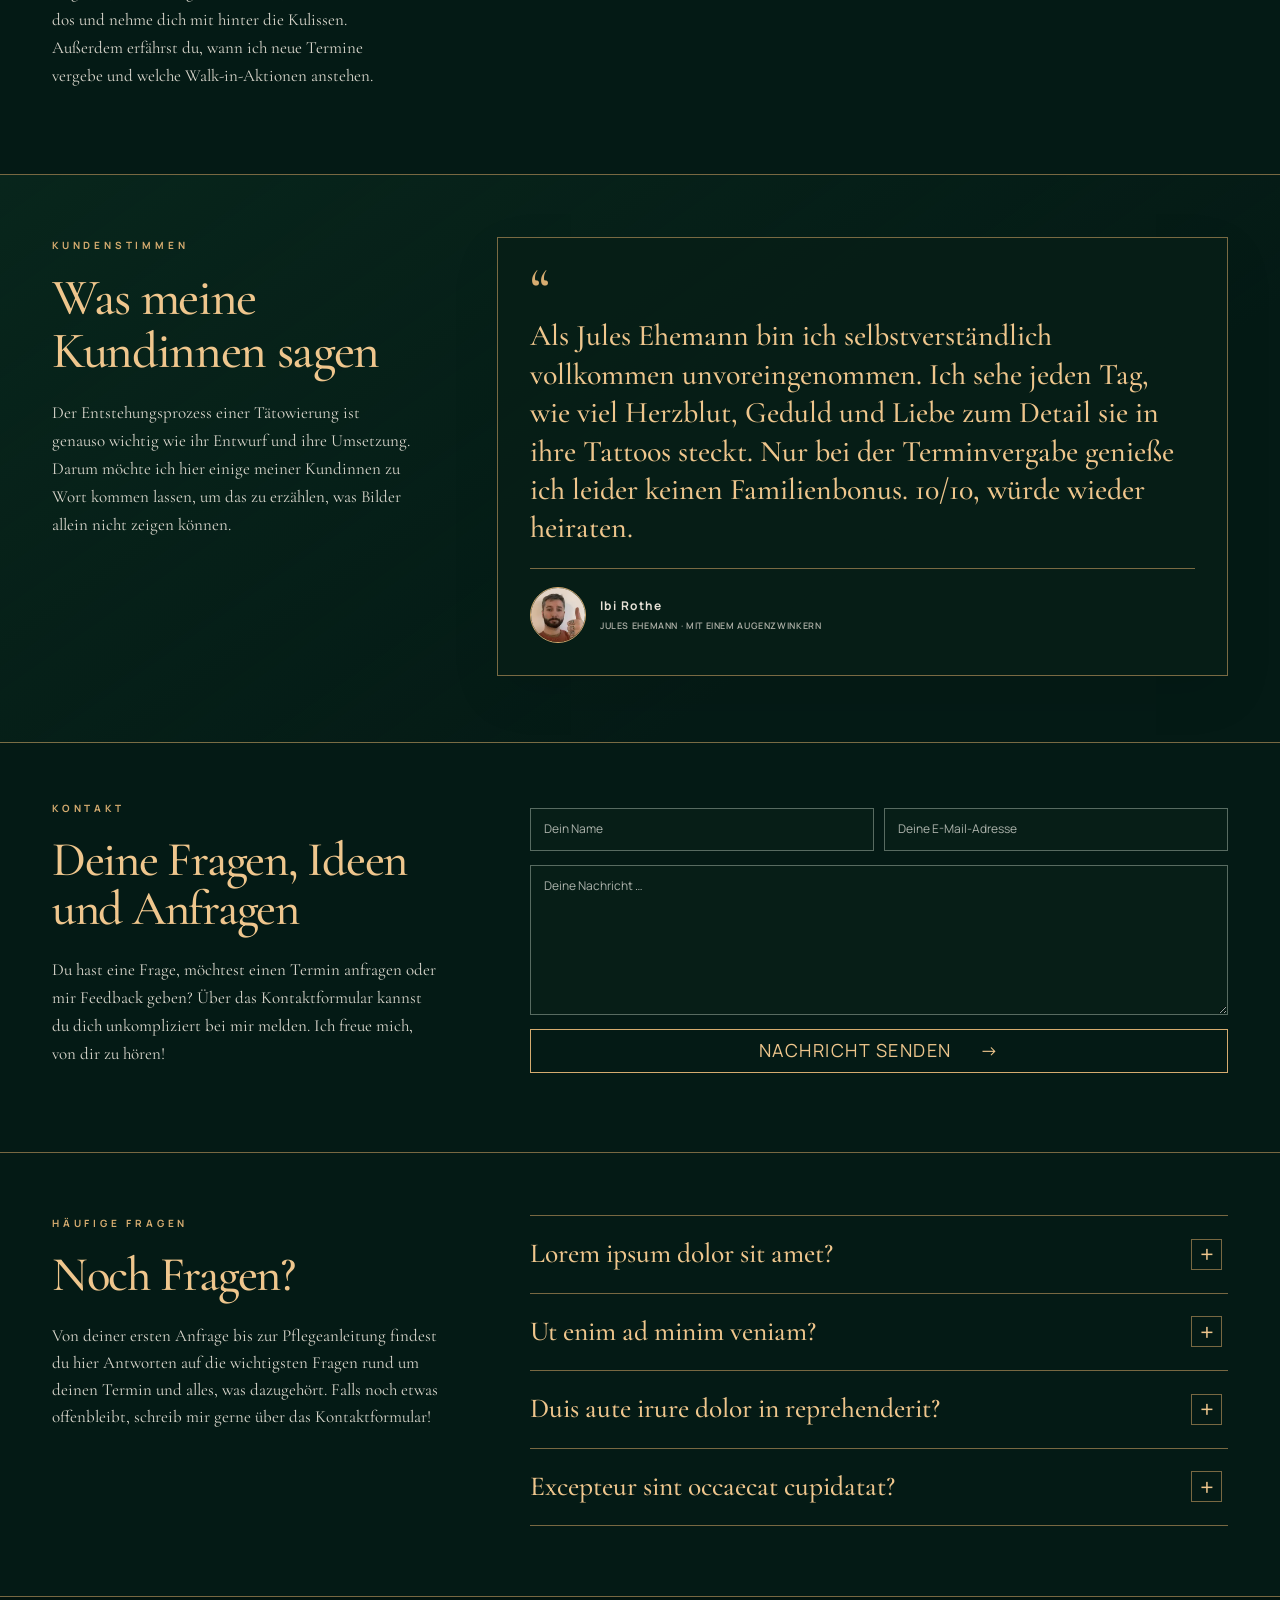
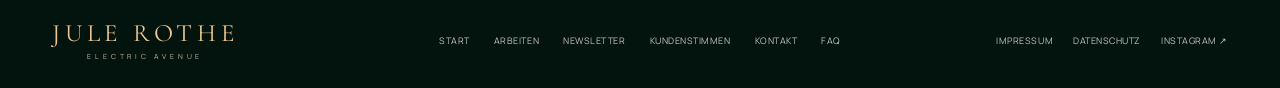
==== commit 62184f6c: "Revert "Add Jule's floral logo in navbar using theme gold"" ====
--- a/index.html
+++ b/index.html
@@ -18,9 +18,8 @@
   <a class="skip-link" href="#main" data-i18n="skip">Zum Inhalt springen</a>
   <header class="site-header" id="start">
     <div class="container header-content">
-      <a class="brand brand-header" href="#start" data-i18n-aria-label="brand.home" aria-label="Jule Rothe – Startseite">
-        <span class="brand-mark" aria-hidden="true"></span>
-        <span class="brand-wordmark"><span class="brand-name">Jule Rothe</span><span class="brand-subtitle">ELECTRIC AVENUE</span></span>
+      <a class="brand" href="#start" data-i18n-aria-label="brand.home" aria-label="Jule Rothe – Startseite">
+        <span class="brand-name">Jule Rothe</span><span class="brand-subtitle">ELECTRIC AVENUE</span>
       </a>
       <button class="menu-toggle" type="button" aria-controls="main-navigation" aria-expanded="false" data-i18n-aria-label="menu.open" aria-label="Menü öffnen">
         <span></span><span></span><span></span>
--- a/styles.css
+++ b/styles.css
@@ -17,9 +17,6 @@
 .brand{display:inline-flex;flex-direction:column;align-items:center;flex-shrink:0;line-height:1;text-transform:uppercase;color:var(--gold-light);white-space:nowrap}
 .brand-name{font-family:var(--serif);font-size:31px;line-height:1;letter-spacing:.19em}
 .brand-subtitle{font-size:8px;letter-spacing:.54em;margin-top:7px;color:#c3b5a0}
-.brand-header{flex-direction:row;align-items:center;gap:13px}
-.brand-wordmark{display:flex;flex-direction:column;align-items:center}
-.brand-mark{display:block;flex:none;width:50px;height:55px;background:var(--gold);-webkit-mask:url("./assets/brand/jule-mark.svg") center/contain no-repeat;mask:url("./assets/brand/jule-mark.svg") center/contain no-repeat}
 .site-nav{display:flex;align-items:center;gap:clamp(18px,2.6vw,45px)}
 .nav-link,.footer-nav a,.footer-end a{font-size:10px;letter-spacing:.14em;text-transform:uppercase;white-space:nowrap}
 .nav-link{position:relative;padding:14px 0;color:#ddd9cf;transition:color .2s ease}
@@ -133,7 +130,6 @@
 @media(max-width:1160px){
   .container{width:min(calc(100% - 72px),var(--container))}
   .site-nav{gap:18px}.nav-link{font-size:9px}.brand-name{font-size:27px}
-  .brand-header{gap:10px}.brand-mark{width:42px;height:47px}
   .hero-grid{gap:40px}.hero-media{min-height:290px}
   .works-layout{grid-template-columns:200px 1fr;gap:30px}
   .footer-grid{grid-template-columns:1fr auto}.footer-nav{display:none}
@@ -185,7 +181,6 @@
 @media(max-width:520px){
   .container{width:calc(100% - 36px)}
   .site-header{height:70px}.brand-name{font-size:23px}.brand-subtitle{font-size:7px}
-  .brand-header{gap:9px}.brand-mark{width:35px;height:40px}
   .site-nav{top:70px}
   .hero{padding:44px 0 35px}.hero-copy{padding:0}
   h1{font-size:clamp(3.7rem,14vw,5.2rem)}
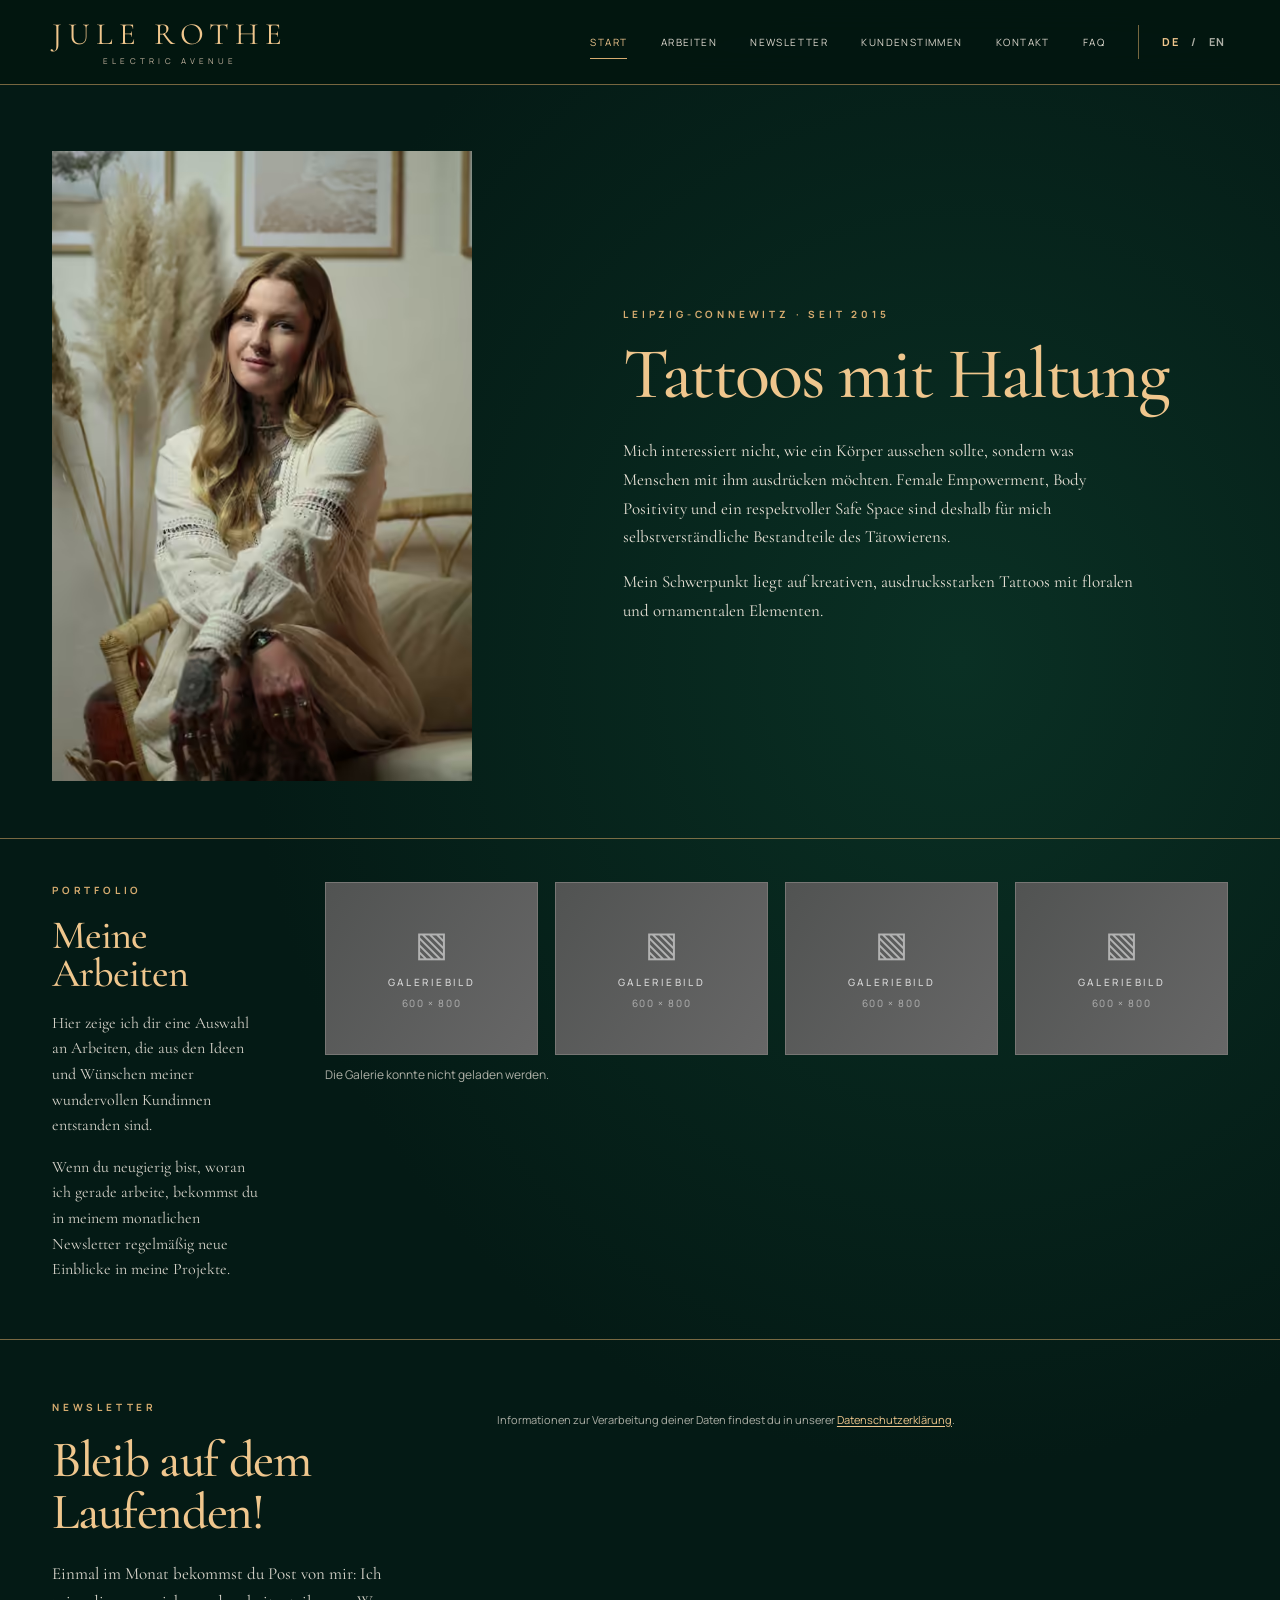
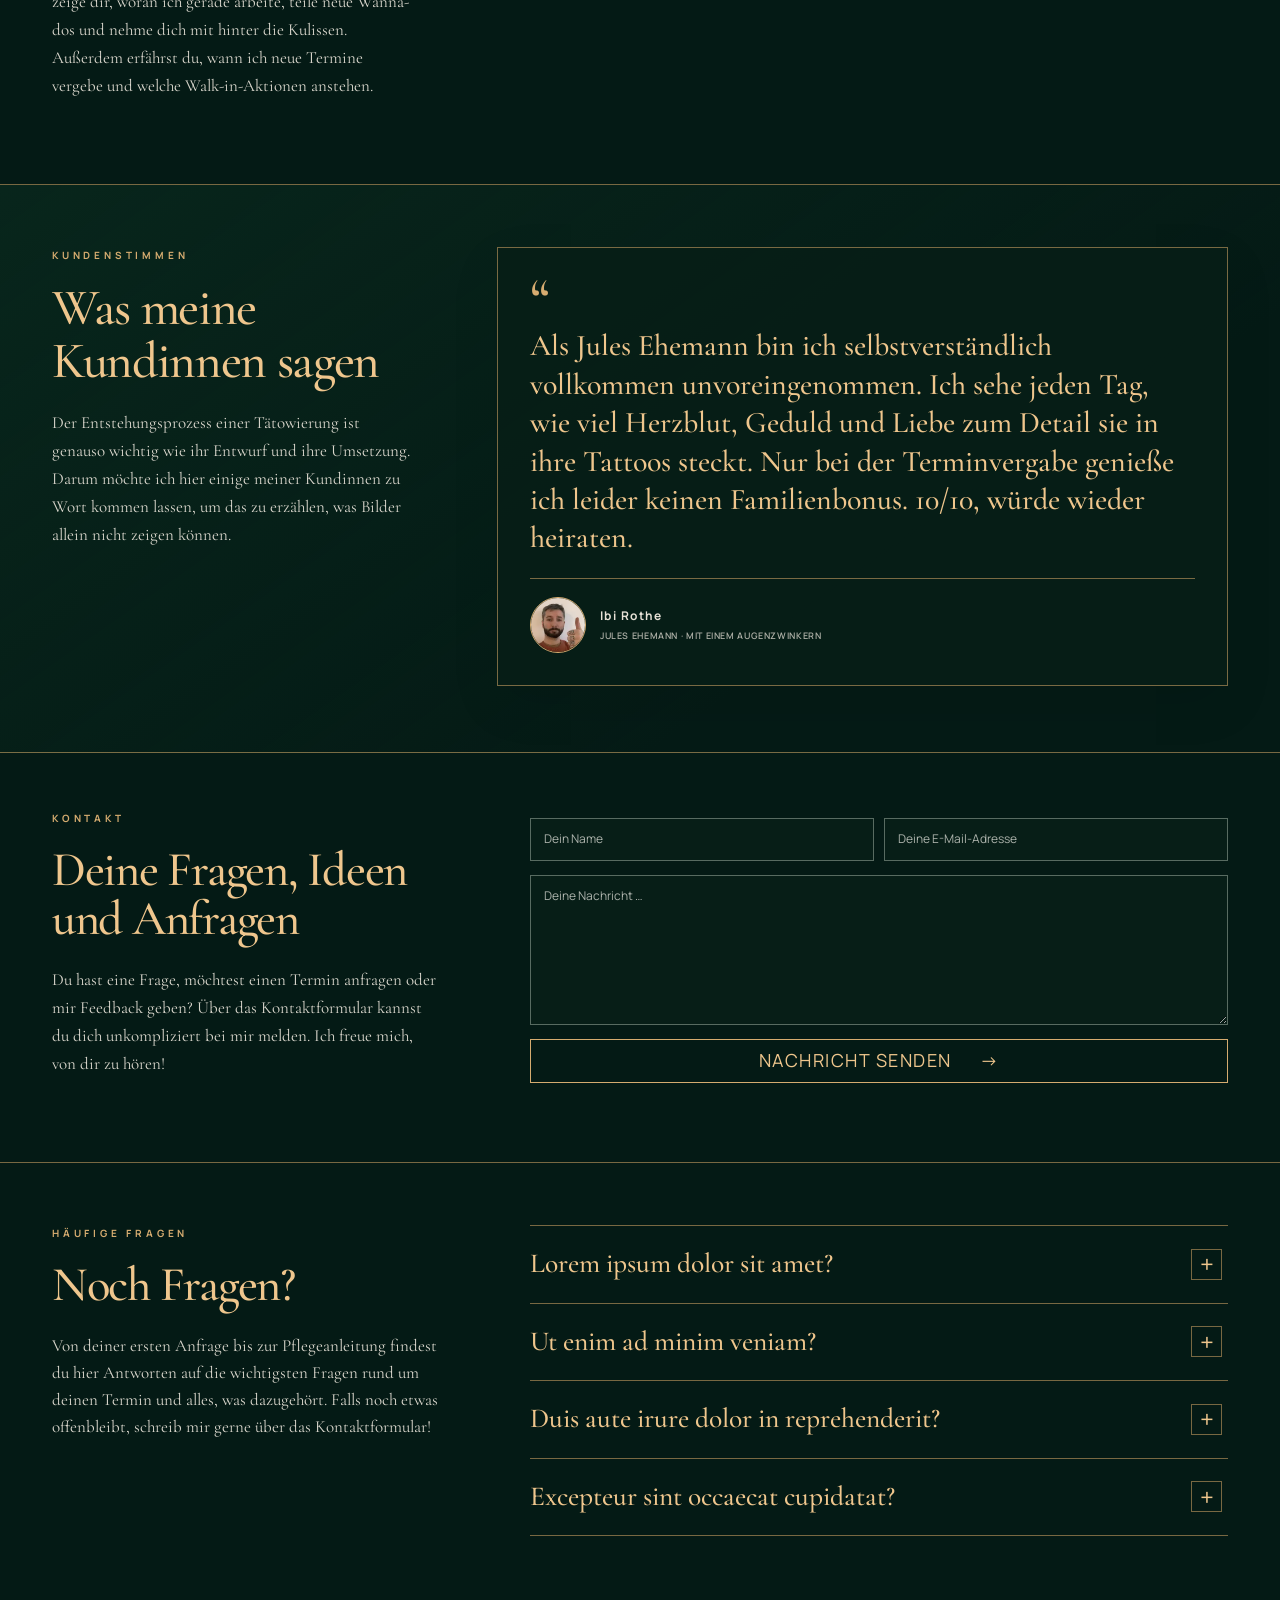
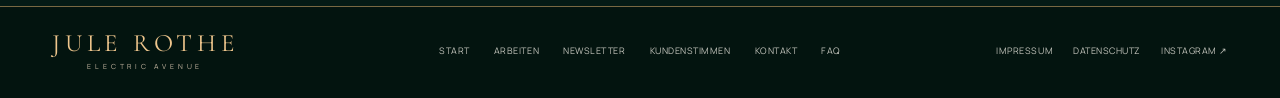
==== commit 74e1925f: "Remove visible portfolio captions and prepare five additional works" ====
--- a/index.html
+++ b/index.html
@@ -87,7 +87,7 @@
         </div>
         <div class="newsletter-form-wrap">
           <div class="newsletter-embed" data-i18n-aria-label="newsletter.aria" aria-label="Newsletter-Anmeldung über EmailOctopus">
-            <script async src="https://eocampaign1.com/form/7ca9f130-cfae-11f1-86da-f5e17363f70f.js" data-form="7ca9f130-cfae-11f1-86da-f5e17363f70f"></script>
+            <script async src="https://eocampaign1.com/form/01a89ef6-d08e-11f1-8ea1-8def4ef377e5.js" data-form="01a89ef6-d08e-11f1-8ea1-8def4ef377e5"></script>
             <noscript><p>Bitte aktiviere JavaScript, um dich zum Newsletter anzumelden.</p></noscript>
           </div>
           <p class="newsletter-privacy-note"><span data-i18n="newsletter.privacy">Informationen zur Verarbeitung deiner Daten findest du in unserer</span> <a href="./datenschutz.html" data-localized-link data-i18n="newsletter.privacyLink">Datenschutzerklärung</a>.</p>
@@ -168,7 +168,6 @@
   <dialog class="lightbox" id="work-lightbox" data-i18n-aria-label="lightbox.aria" aria-label="Tattoo-Arbeit ansehen">
     <button type="button" class="lightbox-close" id="lightbox-close" data-i18n-aria-label="lightbox.close" aria-label="Ansicht schließen">×</button>
     <img id="lightbox-image" alt="">
-    <p id="lightbox-caption"></p>
   </dialog>
 </body>
 </html>
--- a/styles.css
+++ b/styles.css
@@ -36,8 +36,8 @@
 .hero-description{max-width:510px;font:400 17px/1.7 var(--serif);color:var(--text);margin:0}
 .hero-description+.hero-description{margin-top:16px}
 .media-placeholder{position:relative;display:flex;flex-direction:column;align-items:center;justify-content:center;overflow:hidden;color:#d8d8d8;background:linear-gradient(125deg,#515352,#676767);border:1px solid #777674}
-.hero-media{width:100%;min-height:0;max-height:620px;aspect-ratio:3/4;overflow:hidden}
-.hero-media img{display:block;width:100%;height:100%;object-fit:cover;object-position:center 25%}
+.hero-media{order:-1;width:min(100%,420px);min-height:0;max-height:none;aspect-ratio:auto;justify-self:start}
+.hero-media img{display:block;width:100%;height:auto;object-fit:contain}
 .placeholder-icon{font:300 35px/1 var(--sans);opacity:.7}
 .placeholder-label{font:500 10px/1.5 var(--sans);text-transform:uppercase;letter-spacing:.27em;margin-top:14px}
 .placeholder-size{font:400 10px/1.5 var(--sans);letter-spacing:.16em;opacity:.7;margin-top:6px}
@@ -55,8 +55,6 @@
 .work-open{width:100%;padding:0;border:1px solid rgba(220,192,148,.3);background:#565958;display:block;overflow:hidden}
 .work-open img{width:100%;aspect-ratio:1.23;object-fit:cover;transition:transform .35s}
 .work-open:hover img{transform:scale(1.04)}
-.work-title{display:block;margin-top:10px;font:600 10px/1.6 var(--sans);letter-spacing:.18em;color:var(--gold-light);text-transform:uppercase}
-.work-category{display:block;font:400 11px/1.4 var(--sans);color:var(--muted);margin-top:3px}
 .works-message{color:var(--muted);font-size:12px;margin:10px 0 0}
 .newsletter-section{padding:59px 0 67px}
 .newsletter-layout{display:grid;grid-template-columns:minmax(0,.72fr) minmax(0,1.45fr);gap:clamp(36px,6.4vw,100px);align-items:start}
@@ -119,7 +117,6 @@
 .lightbox{position:fixed;max-width:min(94vw,1050px);max-height:92vh;padding:40px 20px 14px;border:1px solid var(--gold);background:var(--bg-2);color:var(--gold-light)}
 .lightbox::backdrop{background:rgba(0,0,0,.89)}
 .lightbox img{max-height:73vh;width:auto;max-width:100%;margin:auto;object-fit:contain}
-.lightbox p{margin:10px 0 0;text-align:center;font:400 19px var(--serif)}
 .lightbox-close{position:absolute;right:8px;top:0;padding:0 12px;border:0;background:transparent;color:var(--gold-light);font-size:30px}
 .skip-link,.visually-hidden:not(input){position:absolute;width:1px;height:1px;overflow:hidden;clip:rect(0,0,0,0);white-space:nowrap}
 .skip-link:focus{clip:auto;z-index:99;top:0;left:0;width:auto;height:auto;padding:10px;background:var(--gold-light);color:#000}
@@ -130,7 +127,7 @@
 @media(max-width:1160px){
   .container{width:min(calc(100% - 72px),var(--container))}
   .site-nav{gap:18px}.nav-link{font-size:9px}.brand-name{font-size:27px}
-  .hero-grid{gap:40px}.hero-media{min-height:290px}
+  .hero-grid{gap:40px}.hero-media{min-height:0}
   .works-layout{grid-template-columns:200px 1fr;gap:30px}
   .footer-grid{grid-template-columns:1fr auto}.footer-nav{display:none}
 }
@@ -171,7 +168,7 @@
   .nav-link.is-active:after{width:35px;bottom:8px}
   .hero{padding:55px 0 45px}
   .hero-grid{grid-template-columns:1fr;gap:35px}
-  .hero-copy{max-width:690px}.hero-media{min-height:0;max-height:580px;aspect-ratio:3/4}
+  .hero-copy{max-width:690px}.hero-media{order:0;width:min(100%,420px);min-height:0;max-height:none;aspect-ratio:auto;justify-self:center}
   .works-layout{grid-template-columns:1fr;gap:25px}
   .works-intro{max-width:560px}.works-intro h2 br{display:none}
   .works-grid{grid-template-columns:repeat(2,minmax(0,1fr))}
@@ -186,7 +183,7 @@
   h1{font-size:clamp(3.7rem,14vw,5.2rem)}
   h2{font-size:clamp(2.8rem,10vw,3.6rem)}
   .hero-description{font-size:16px}
-  .hero-media{min-height:0;max-height:none;aspect-ratio:3/4}
+  .hero-media{width:100%;min-height:0;max-height:none;aspect-ratio:auto}
   .works-section{padding:35px 0}.works-grid{gap:10px}
   .work-placeholder,.work-open img{aspect-ratio:.8}
   .placeholder-icon{font-size:24px}.placeholder-label,.placeholder-size{font-size:8px}
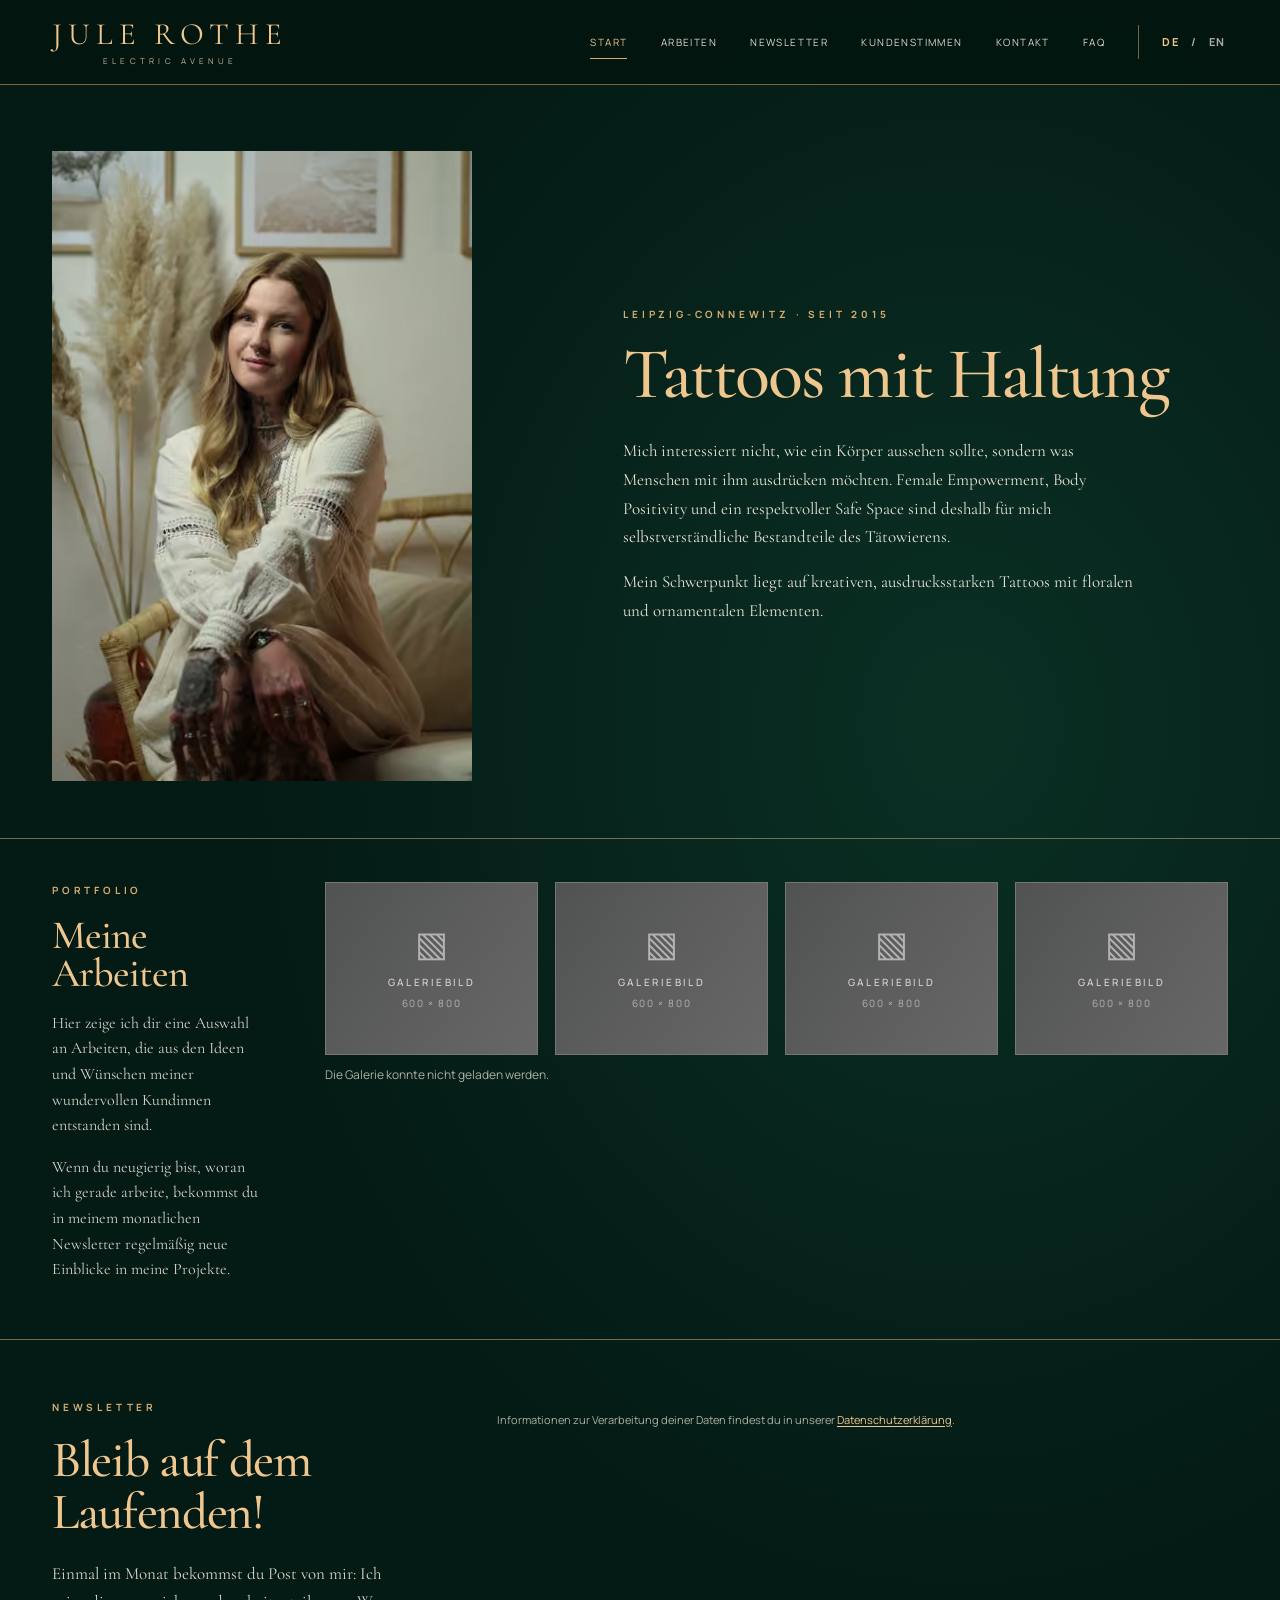
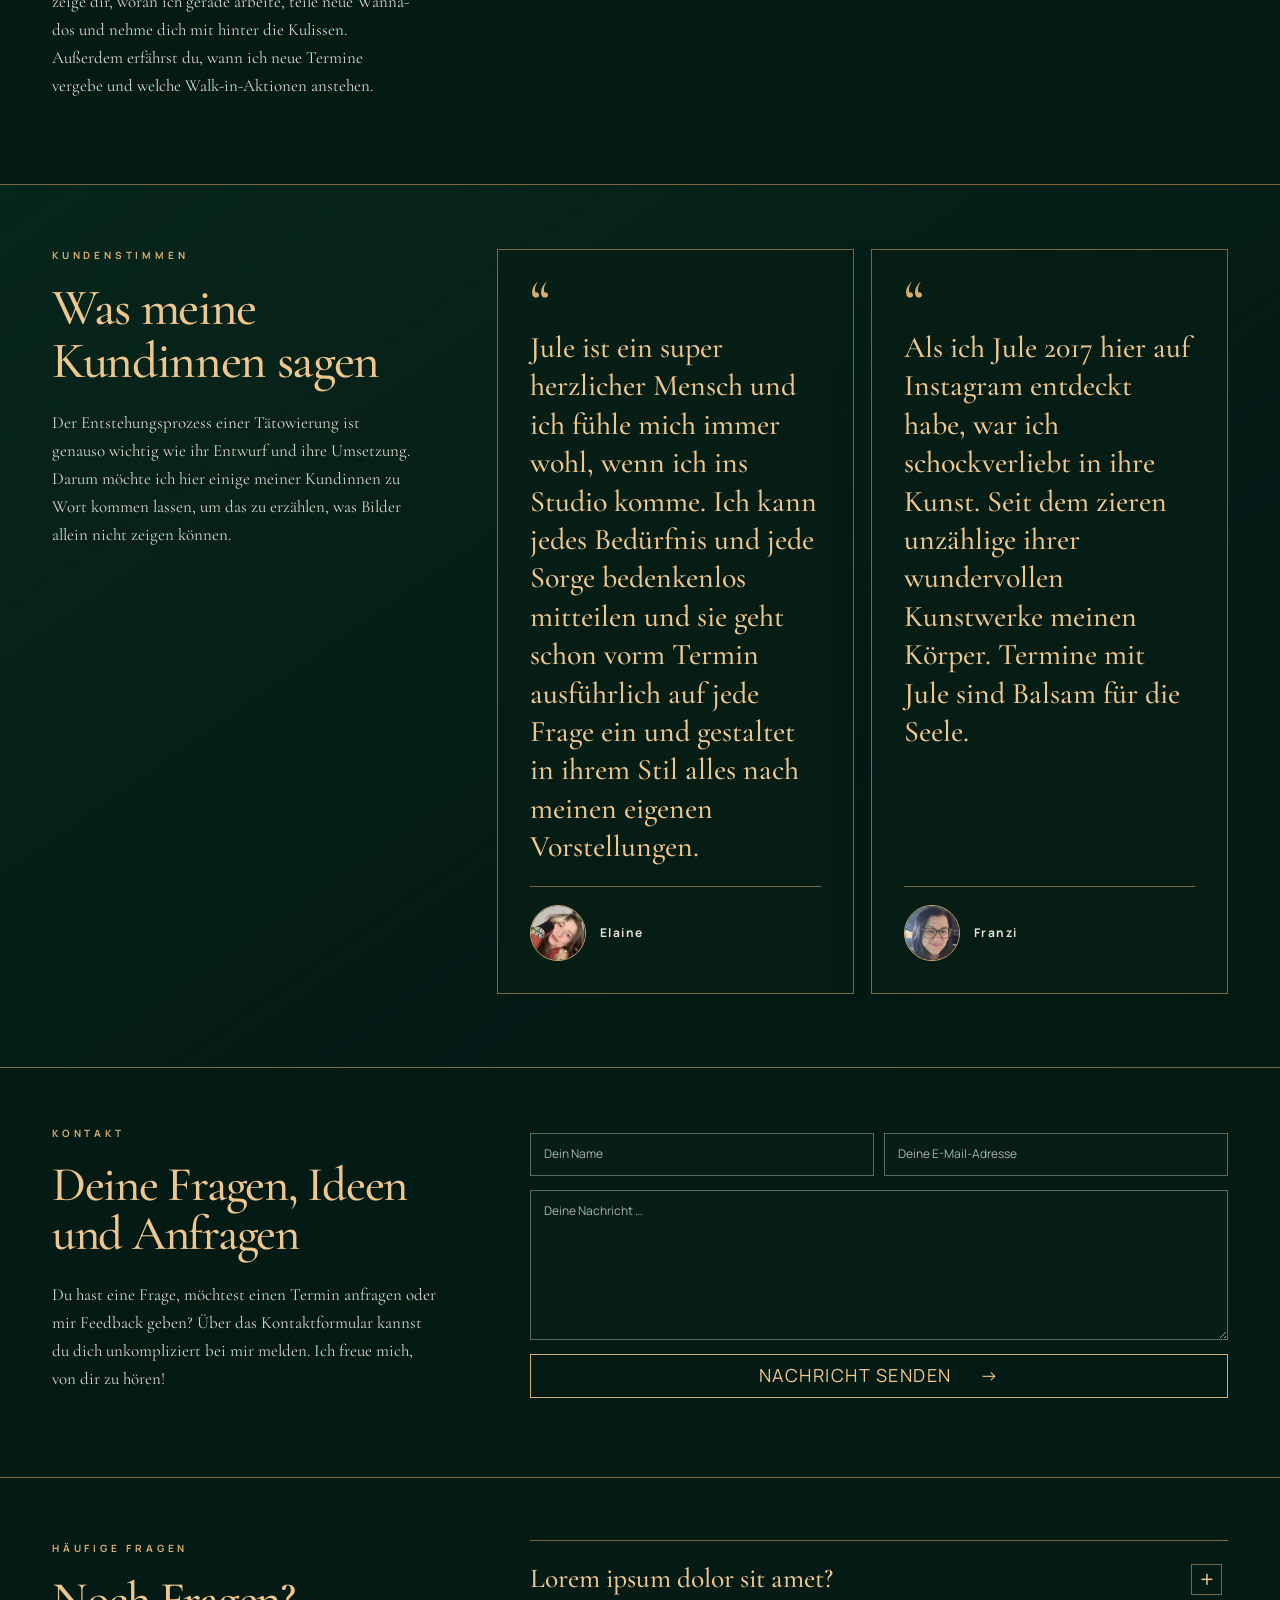
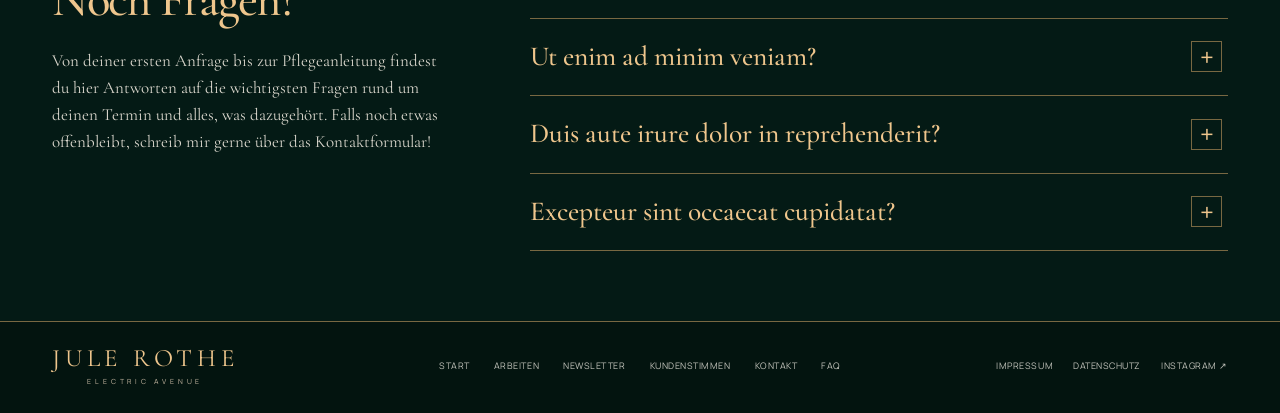
==== commit d7b0884e: "Add responsive accessible scroll-snap testimonial carousel" ====
--- a/index.html
+++ b/index.html
@@ -103,7 +103,14 @@
           <p data-i18n="testimonials.description">Der Entstehungsprozess einer Tätowierung ist genauso wichtig wie ihr Entwurf und ihre Umsetzung. Darum möchte ich hier einige meiner Kundinnen zu Wort kommen lassen, um das zu erzählen, was Bilder allein nicht zeigen können.</p>
         </div>
         <div class="testimonials-content">
-          <div id="testimonials-grid" class="testimonials-grid" aria-busy="true"></div>
+          <div id="testimonials-grid" class="testimonials-grid" role="region" tabindex="-1" aria-busy="true" data-i18n-aria-label="testimonials.carousel" aria-label="Kundenstimmen horizontal durchblättern"></div>
+          <div id="testimonials-controls" class="testimonials-controls" hidden>
+            <span id="testimonials-progress" class="testimonials-progress" aria-live="polite" aria-atomic="true"></span>
+            <div class="testimonials-arrows">
+              <button type="button" id="testimonials-previous" class="testimonials-arrow" aria-controls="testimonials-grid" data-i18n-aria-label="testimonials.previous" aria-label="Vorherige Kundenstimme"><span aria-hidden="true">←</span></button>
+              <button type="button" id="testimonials-next" class="testimonials-arrow" aria-controls="testimonials-grid" data-i18n-aria-label="testimonials.next" aria-label="Nächste Kundenstimme"><span aria-hidden="true">→</span></button>
+            </div>
+          </div>
         </div>
       </div>
     </section>
--- a/styles.css
+++ b/styles.css
@@ -238,16 +238,27 @@
 .testimonials-layout{display:grid;grid-template-columns:minmax(0,.72fr) minmax(0,1.45fr);gap:clamp(36px,6.4vw,100px);align-items:start}
 .testimonials-intro h2{font-size:clamp(2.8rem,4vw,4.6rem);line-height:1.02;max-width:410px}
 .testimonials-intro>p:not(.eyebrow){font:400 17px/1.65 var(--serif);color:#d9d6cc;max-width:430px}
-.testimonials-content{min-width:0}
-.testimonials-grid{display:grid;grid-template-columns:repeat(auto-fit,minmax(min(100%,310px),1fr));gap:17px}
-.testimonial-card{min-width:0;padding:32px;display:flex;flex-direction:column;gap:20px;background:rgba(7,30,23,.82);border:1px solid var(--rule);box-shadow:0 18px 48px rgba(0,0,0,.08)}
+.testimonials-content{min-width:0;container-type:inline-size}
+.testimonials-grid{display:flex;gap:17px;overflow-x:auto;overscroll-behavior-x:contain;scroll-snap-type:x mandatory;scroll-behavior:smooth;scrollbar-width:none;padding-block:2px 6px}
+.testimonials-grid::-webkit-scrollbar{display:none}
+.testimonials-grid:focus-visible{outline:2px solid var(--gold-light);outline-offset:3px}
+.testimonial-card{flex:0 0 100%;min-width:0;scroll-snap-align:start;scroll-snap-stop:always;padding:32px;display:flex;flex-direction:column;gap:20px;background:rgba(7,30,23,.82);border:1px solid var(--rule);box-shadow:0 18px 48px rgba(0,0,0,.08)}
+@container (min-width:700px){.testimonial-card{flex-basis:calc((100% - 17px)/2)}}
+.testimonials-controls{display:flex;justify-content:space-between;align-items:center;gap:16px;margin-top:18px}
+.testimonials-progress{font:600 11px/1.4 var(--sans);letter-spacing:.12em;font-variant-numeric:tabular-nums;color:var(--muted)}
+.testimonials-arrows{display:flex;align-items:center;gap:8px;margin-left:auto}
+.testimonials-arrow{display:grid;place-items:center;width:40px;height:40px;padding:0;border:1px solid var(--rule);background:transparent;color:var(--gold-light);font:400 21px/1 var(--sans);transition:color .2s,border-color .2s,background-color .2s}
+.testimonials-arrow:not(:disabled):hover{border-color:var(--gold-light);background:rgba(214,172,112,.07);color:#fff}
+.testimonials-arrow:focus-visible{outline:2px solid var(--gold-light);outline-offset:3px}
+.testimonials-arrow:disabled{opacity:.3;cursor:default}
+@media(prefers-reduced-motion:reduce){.testimonials-grid{scroll-behavior:auto}.testimonials-arrow{transition:none}}
 .testimonial-card-quote-mark{color:var(--gold);font:500 58px/.65 var(--serif);height:27px}
 .testimonial-quote{margin:0;flex:1;font:500 clamp(23px,2.35vw,30px)/1.28 var(--serif);color:var(--gold-light);overflow-wrap:anywhere}
 .testimonial-card-footer{display:flex;align-items:center;gap:14px;padding-top:18px;border-top:1px solid var(--rule)}
 .testimonial-avatar{width:56px;height:56px;flex:none;display:grid;place-items:center;overflow:hidden;border:1px solid var(--gold);border-radius:50%;background:linear-gradient(130deg,#1f4a37,#10281f);color:var(--gold-light);font:500 25px/1 var(--serif)}
 .testimonial-avatar img{width:100%;height:100%;object-fit:cover;display:block}
 .testimonial-card-name{margin:0;color:var(--text);font:700 12px/1.5 var(--sans);letter-spacing:.12em}
-.testimonial-demo-note{font:600 9px/1.55 var(--sans);letter-spacing:.07em;color:var(--muted);text-transform:uppercase;margin-top:4px}
+.testimonial-subtitle{font:600 9px/1.55 var(--sans);letter-spacing:.07em;color:var(--muted);text-transform:uppercase;margin-top:4px}
 .contact-section{padding:57px 0 67px}
 .contact-layout{display:grid;grid-template-columns:minmax(0,.75fr) minmax(0,1.35fr);gap:clamp(36px,7vw,110px);align-items:start}
 .contact-intro h2{font-size:clamp(2.8rem,3.8vw,4.75rem);max-width:440px;line-height:1.02}
